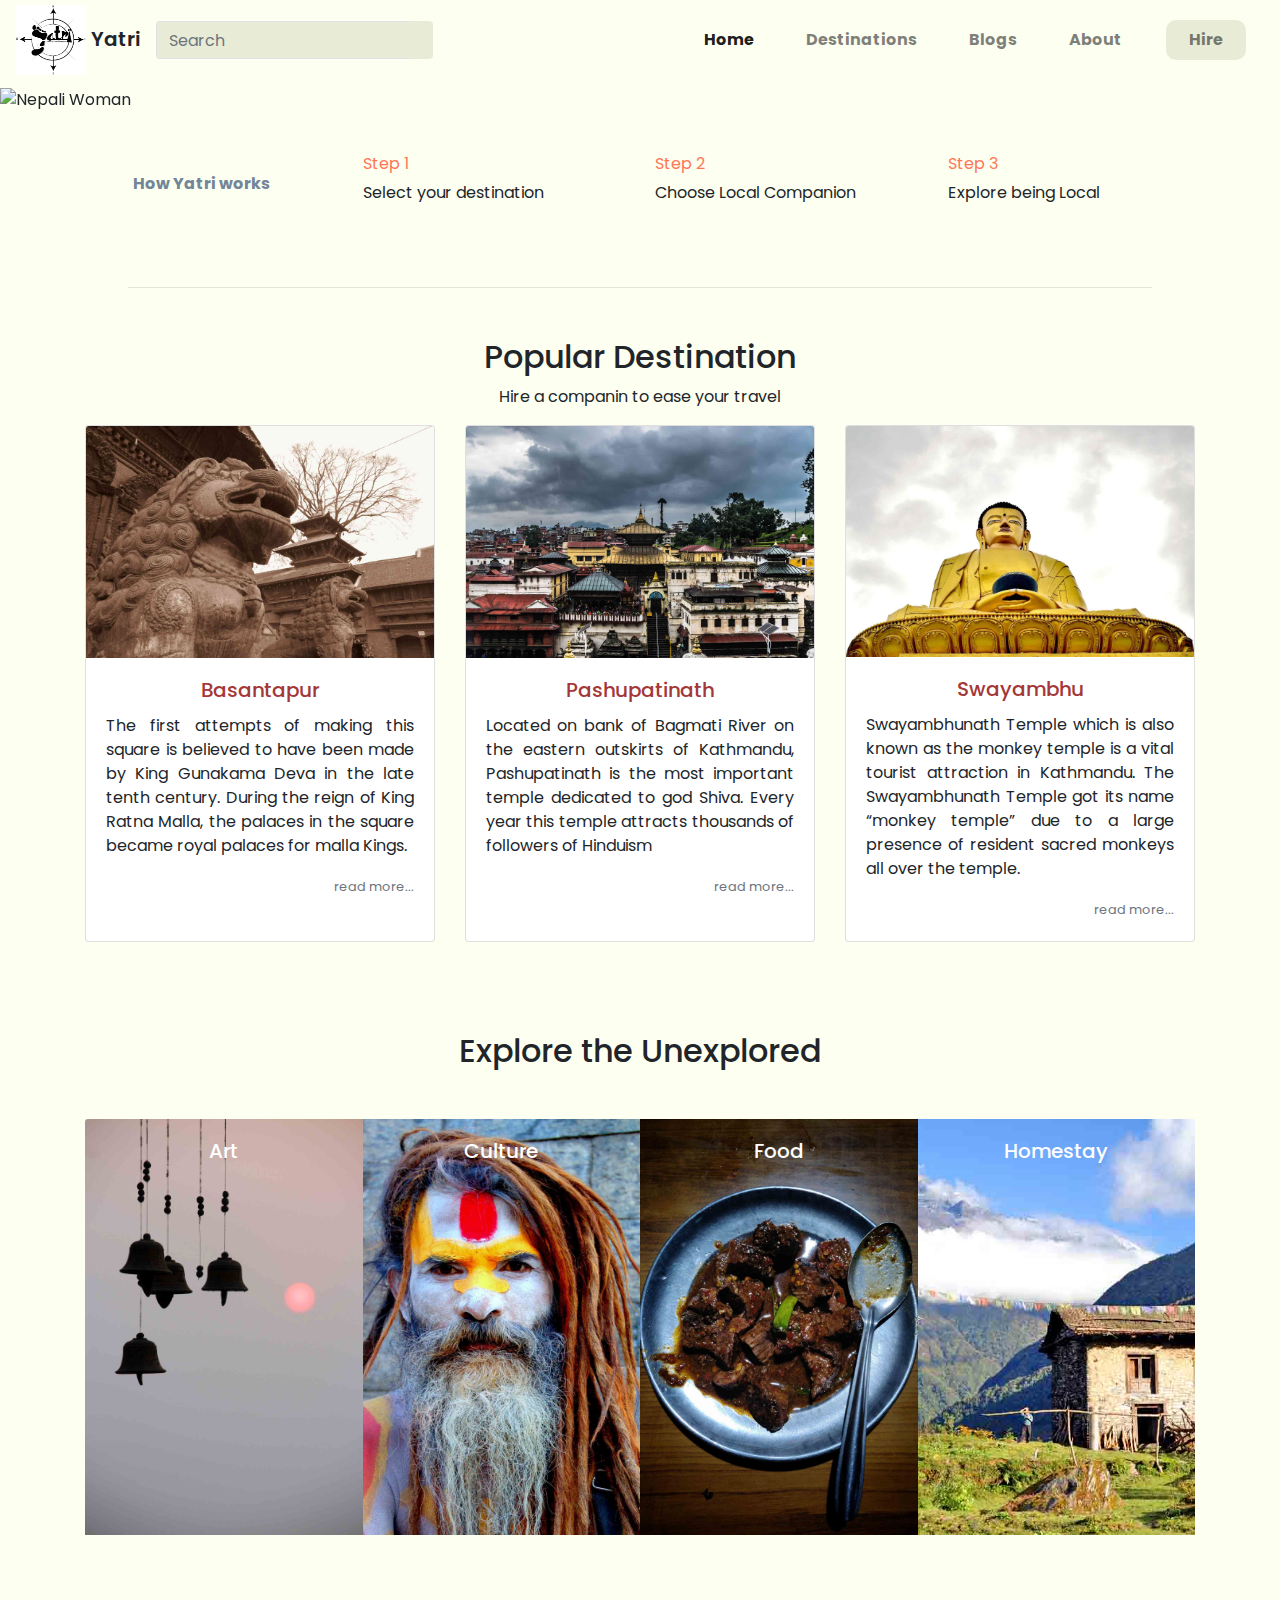
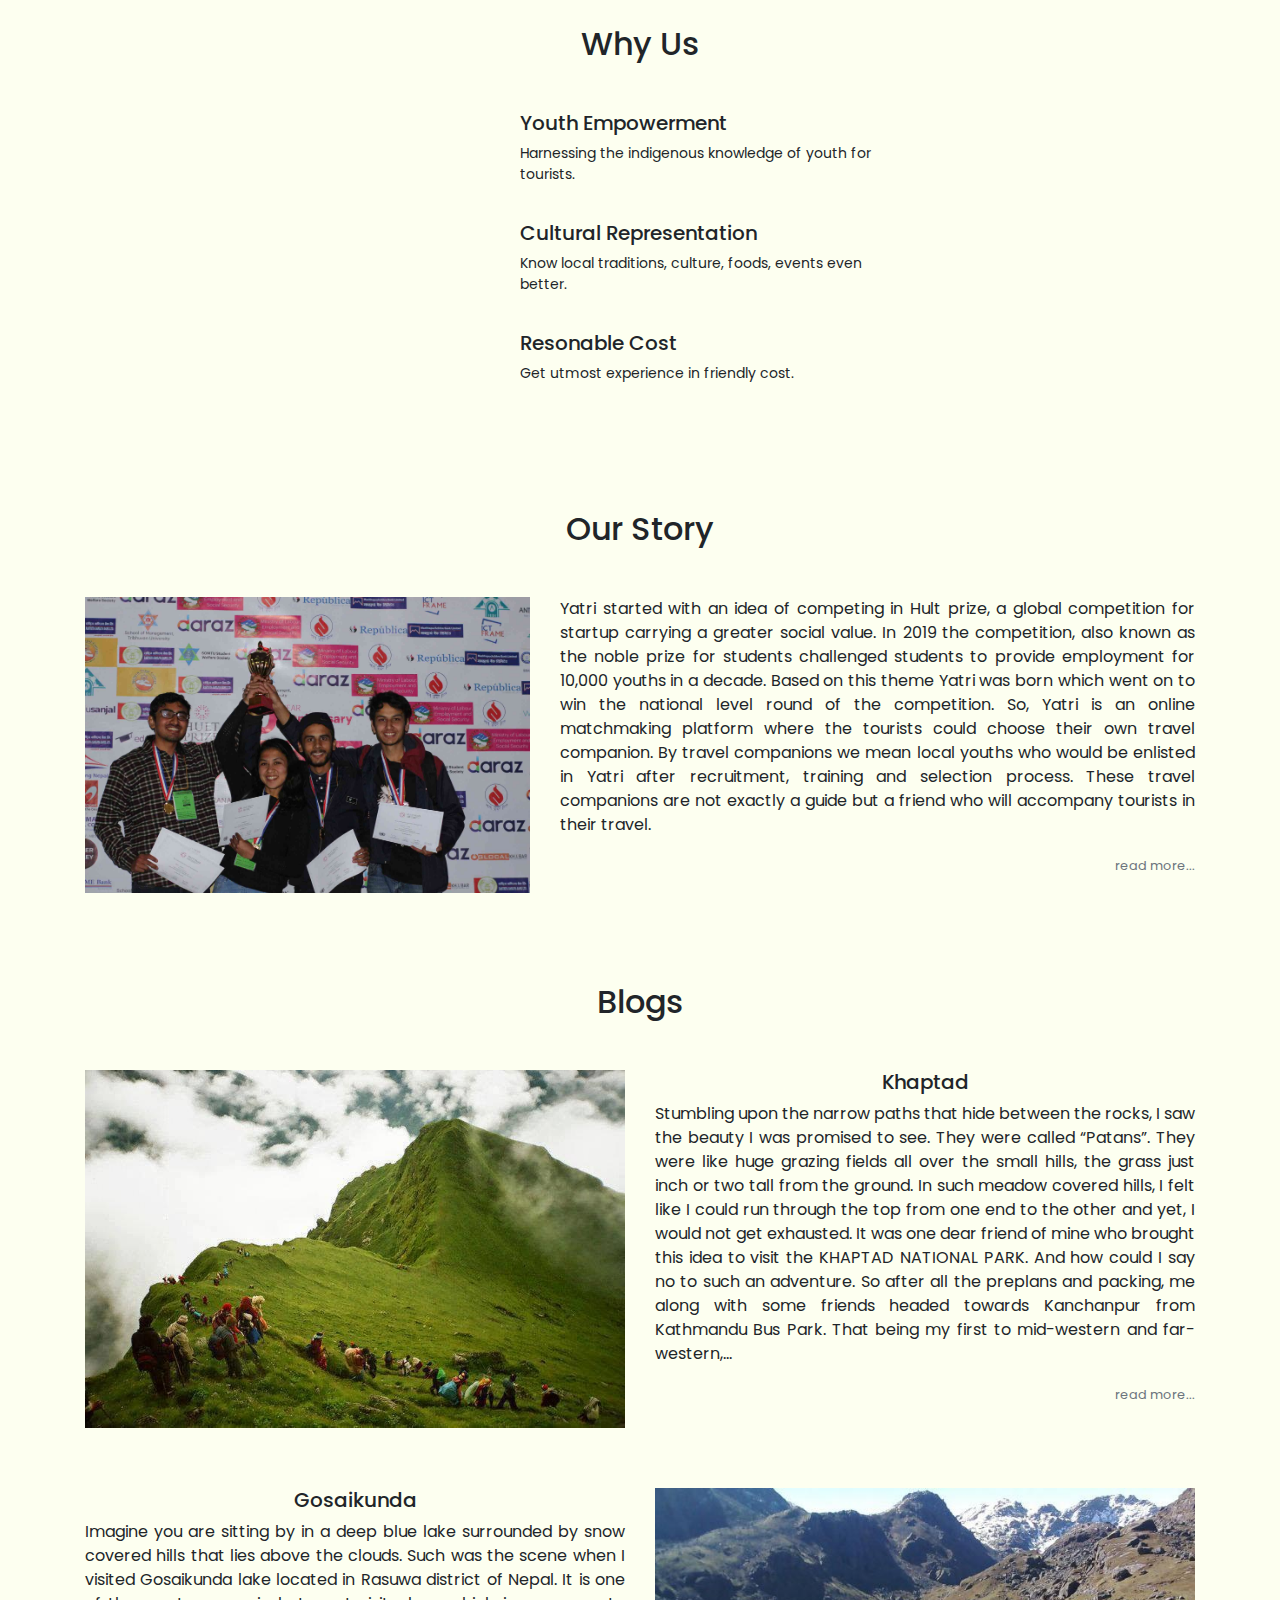
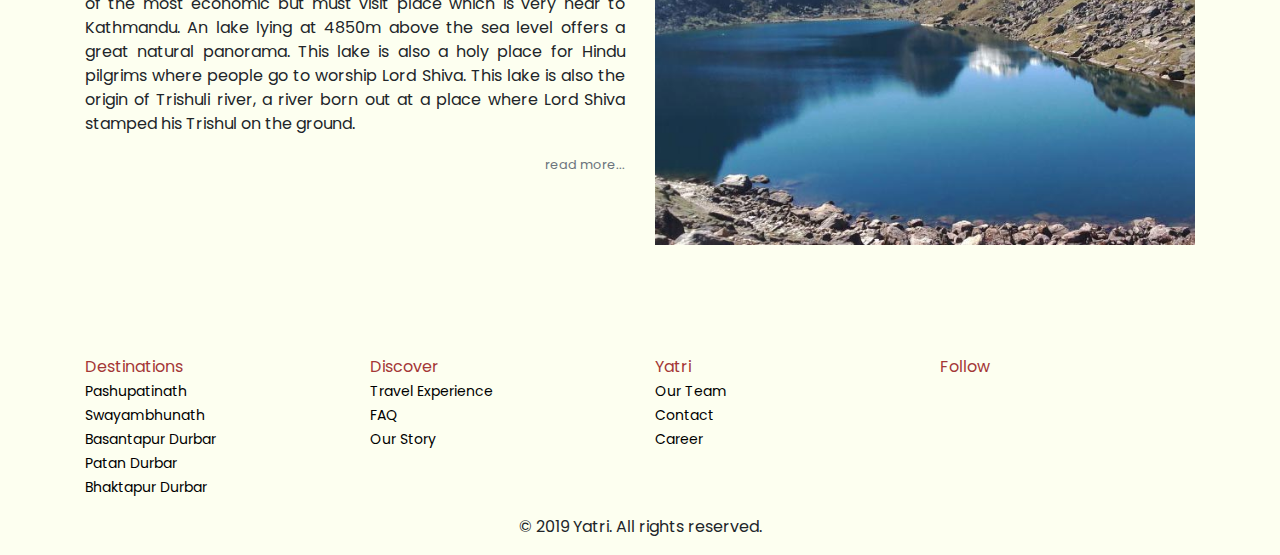
==== index.html @ 9bf92d4f "Added Yatri" ====
<!DOCTYPE html>
<html lang="en" dir="ltr">

<head>
  <meta charset="utf-8">
  <meta name="description" content="Join Yatri, a new platform to find your travel companion to ease your travel experience.">
  <meta name="keywords" content="Travel,Local,Nature,Companion,Beauty">
  <meta name="author" content="Sarad Subedi">
  <meta name="viewport" content="width=device-width, initial-scale=1.0">
  <title>Yatri | Choose your Travel Companion</title>

  <link rel="shortcut icon" type="image/x-icon" href="favicon.ico">
  <link rel="stylesheet" href="https://use.fontawesome.com/releases/v5.7.1/css/all.css" integrity="sha384-fnmOCqbTlWIlj8LyTjo7mOUStjsKC4pOpQbqyi7RrhN7udi9RwhKkMHpvLbHG9Sr" crossorigin="anonymous">
  <link rel="stylesheet" href="https://stackpath.bootstrapcdn.com/bootstrap/4.3.1/css/bootstrap.min.css" integrity="sha384-ggOyR0iXCbMQv3Xipma34MD+dH/1fQ784/j6cY/iJTQUOhcWr7x9JvoRxT2MZw1T" crossorigin="anonymous">
  <script src="https://code.jquery.com/jquery-3.3.1.slim.min.js" integrity="sha384-q8i/X+965DzO0rT7abK41JStQIAqVgRVzpbzo5smXKp4YfRvH+8abtTE1Pi6jizo" crossorigin="anonymous"></script>
  <script src="https://cdnjs.cloudflare.com/ajax/libs/popper.js/1.14.7/umd/popper.min.js" integrity="sha384-UO2eT0CpHqdSJQ6hJty5KVphtPhzWj9WO1clHTMGa3JDZwrnQq4sF86dIHNDz0W1" crossorigin="anonymous"></script>
  <script src="https://stackpath.bootstrapcdn.com/bootstrap/4.3.1/js/bootstrap.min.js" integrity="sha384-JjSmVgyd0p3pXB1rRibZUAYoIIy6OrQ6VrjIEaFf/nJGzIxFDsf4x0xIM+B07jRM" crossorigin="anonymous"></script>
  <link href="https://fonts.googleapis.com/css?family=Alegreya+Sans:900,900i" rel="stylesheet">
  <link href="https://fonts.googleapis.com/css?family=Poppins:400,700" rel="stylesheet">
  <link rel="stylesheet" href="css/style.css">
</head>

<body>


  <!--Navigation Menu-->

  <nav class="navbar navbar-expand-lg navbar-light">
    <a class="navbar-brand">
      <img class="logo" src="images/yatri-logo.jpg" alt="Yatri Logo">
      Yatri
    </a>
    <button class="navbar-toggler" type="button" data-toggle="collapse" data-target="#navbarTogglerDemo01" aria-controls="navbarTogglerDemo01" aria-expanded="false" aria-label="Toggle navigation">
      <span class="navbar-toggler-icon"></span>
    </button>




    <div class="collapse navbar-collapse" id="navbarTogglerDemo01">

      <div class="input-group col-md-3">
        <input class="form-control py-2 border-right-0 border" type="text" placeholder="Search" id="example-search-input">
        <span class="input-group-append">
          <div class="input-group-text"><i class="fa fa-search"></i></div>
        </span>
      </div>

      <ul class="navbar-nav ml-auto">
        <li class="nav-item active">
          <a class="nav-link" href="index.html">Home <span class="sr-only">(current)</span></a>
        </li>
        <li class="nav-item">
          <a class="nav-link" href="destinations.html">Destinations</a>
        </li>
        <li class="nav-item">
          <a class="nav-link" href="#">Blogs</a>
        </li>
        <li class="nav-item">
          <a class="nav-link" href="#">About</a>
        </li>
        <li class="nav-item ">
          <a class="nav-link navbtn" href="#">Hire</a>
        </li>
      </ul>

    </div>
  </nav>

  <!--Carousel with text-->

  <div id="carouselExampleSlidesOnly" class="carousel slide carousel-fade" data-ride="carousel" data-interval="3000">
    <div class="carousel-inner">

      <div class="carousel-item active">
        <img src="images/carousel/wm.jpg" class="d-block w-100" alt="Nepali Woman">
        <div class="carousel-caption d-md-block">
          <h2>Know People</h2>
          <p>Know the realistic life</p>
        </div>
      </div>
      <div class="carousel-item">
        <img src="images/carousel/np1.jpg" class="d-block w-100 " alt="Sherpa child">
        <div class="carousel-caption d-md-block">
          <h2>Know Culture</h2>
          <p>Know the tradition and culture</p>
        </div>
      </div>
      <div class="carousel-item">
        <img src="images/carousel/travel.jpg" class="d-block w-100" alt="Heritage ">
        <div class="carousel-caption d-md-block">
          <h2>Explore</h2>
          <p>Be Local</p>
        </div>
      </div>
    </div>
  </div>

  <!--How we works-->
  <div class="container working">
    <div class="row text-left">
      <div class="col-md-3 my-auto text-center">
        <p class="step2">How Yatri works</p>
      </div>
      <div class="col-md-3">
        <p class="steps">Step 1</p>
        <p>Select your destination</p>
      </div>
      <div class="col-md-3">
        <p class="steps">Step 2</p>
        <p>Choose Local Companion</p>
      </div>
      <div class="col-md-3">
        <p class="steps">Step 3</p>
        <p>Explore being Local</p>
      </div>
    </div>
  </div>

  <hr />

  <!--dESTINATIONS-->

  <div class="container destination  text-center">
    <h2>Popular Destination</h2>
    <p>Hire a companin to ease your travel</p>
    <div class="card-deck">
      <div class="card">
        <img class="card-img-top" src="images/Destinations/basantapur.jpg" alt="Basantapur Nepal">
        <div class="card-body">
          <a href="">
            <h5 class="card-title">Basantapur</h5>
          </a>
          <p class="card-text text-justify">The first attempts of making this square is believed to have been made by King Gunakama Deva in the late tenth century. During the reign of King Ratna Malla, the palaces in the square became royal
            palaces
            for malla Kings.</p>
          <a href="">
            <p class="card-text text-right"><small class="text-muted">read more...</small></p>
          </a>
        </div>
      </div>
      <div class="card">
        <img class="card-img-top" src="images/Destinations/pashupati.jpg" alt="Card image cap">
        <div class="card-body">
          <a href="">
            <h5 class="card-title">Pashupatinath</h5>
          </a>

          <p class="card-text text-justify">Located on bank of Bagmati River on the eastern outskirts of Kathmandu, Pashupatinath is the most important temple dedicated to god Shiva. Every year this temple attracts thousands of followers of
            Hinduism</p>
          <a href="">
            <p class="card-text text-right"><small class="text-muted">read more...</small></p>
          </a>
        </div>
      </div>
      <div class="card">
        <img class="card-img-top" src="images/Destinations/Swayambhu.jpg" alt="Card image cap">
        <div class="card-body">
          <a href="">
            <h5 class="card-title">Swayambhu</h5>
          </a>

          <p class="card-text text-justify">Swayambhunath Temple which is also known as the monkey temple is a vital tourist attraction in Kathmandu. The Swayambhunath Temple got its name “monkey temple” due to a large presence of resident sacred
            monkeys all over the temple. </p>
          <a href="">
            <p class="card-text text-right"><small class="text-muted">read more...</small></p>
          </a>
        </div>
      </div>
    </div>
  </div>

  <!--Experience-->

  <div class="container explore text-center">
    <h2 class="h2-padding">Explore the Unexplored</h2>
    <div class="card-group text-white">
      <div class="card card-no-margin zoom">
        <img src="images/Why/c.jpg" class="card-img-top" alt="ART">
        <div class="card-img-overlay">
          <h5 class="card-title">Art</h5>
        </div>

      </div>
      <div class="card card-no-margin zoom">
        <img src="images/Why/d.jpg" class="card-img-top" alt="Nepali Culture">
        <div class="card-img-overlay">
          <h5 class="card-title">Culture</h5>
        </div>
      </div>
      <div class="card card-no-margin zoom">
        <img src="images/Why/b.jpg" class="card-img-top" alt="Newari food">
        <div class="card-img-overlay">
          <h5 class="card-title">Food</h5>
        </div>
      </div>
      <div class="card card-no-margin zoom">
        <img src="images/Why/x.jpg" class="card-img-top" alt="Homestays">
        <div class="card-img-overlay">
          <h5 class="card-title">Homestay</h5>
        </div>
      </div>
    </div>
  </div>


  <!--WHY -->

  <div class="container-small why-us text-center">

    <h2 class="h2-padding">Why Us</h2>

    <div class="row">
      <div class="col-3"><i class="fas fa-check fa-3x"></i></div>
      <div class="col-9 text-left">
        <h5>Youth Empowerment</h5>
        <p>Harnessing the indigenous knowledge of youth for tourists.</p>
      </div>
      <div class="col-3"><i class="fas fa-check fa-3x"></i></div>
      <div class="col-9 text-left">
        <h5>Cultural Representation</h5>
        <p>Know local traditions, culture, foods, events even better.</p>
      </div>
      <div class="col-3"><i class="fas fa-check fa-3x"></i></div>
      <div class="col-9 text-left">
        <h5>Resonable Cost</h5>
        <p>Get utmost experience in friendly cost.</p>
      </div>


    </div>
  </div>

  <!--Our STory-->
  <div class="container story">
    <h2 class="text-center h2-padding">Our Story</h2>
    <div class="row">
      <div class="col-md-5">
        <img src="images/story/asd.jpg" class="img-fluid" alt="Team Yatri">

      </div>
      <div class="col-md-7">
        <p class="text-justify">Yatri started with an idea of competing in Hult prize, a global competition for startup carrying a greater social value.
          In 2019 the competition, also known as the noble prize for students challenged students to provide employment for 10,000 youths in a decade. Based on this theme Yatri was born which went on to win the national level round of the
          competition.

          So, Yatri is an online matchmaking platform where the tourists could choose their own travel companion. By travel companions we mean local youths who would be enlisted in Yatri after recruitment, training and selection process. These
          travel companions are not exactly a guide but a friend who will accompany tourists in their travel.</p>
        <p class="card-text text-right"><small class="text-muted">read more...</small></p>
      </div>

    </div>
  </div>


  <!--Reviews-->
  <div class="container review text-center">
    <h2 class="h2-padding">Blogs</h2>
    <div class="row">
      <div class="col-md-6">
        <img src="images/blog/as.jpg" class="img-fluid" alt="Yatri Khaptad">
      </div>
      <div class="col-md-6">
        <h5>Khaptad</h5>
        <p class="text-justify">Stumbling upon the narrow paths that hide between the rocks, I saw the beauty I was promised
          to see. They were called “Patans”. They were like huge grazing fields all over the small hills, the
          grass just inch or two tall from the ground. In such meadow covered hills, I felt like I could run
          through the top from one end to the other and yet, I would not get exhausted.
          It was one dear friend of mine who brought this idea to visit the KHAPTAD NATIONAL PARK.
          And how could I say no to such an adventure. So after all the preplans and packing, me along
          with some friends headed towards Kanchanpur from Kathmandu Bus Park. That being my first
          to mid-western and far-western,...</p>
        <a href="">
          <p class="card-text text-right"><small class="text-muted">read more...</small></p>
        </a>
      </div>
    </div>
    <div class="row">
      <div class="col-md-6">
        <h5>Gosaikunda</h5>
        <p class="text-justify">Imagine you are sitting by in a deep blue lake surrounded by snow covered hills that lies above the clouds. Such was the scene when I visited Gosaikunda lake located in Rasuwa district of Nepal. It is one of the most economic but must visit place which is very near to Kathmandu. An lake lying at 4850m above the sea level offers a great natural panorama. This lake is also a holy place for Hindu pilgrims where people go to worship Lord Shiva. This lake is also the origin of Trishuli river, a river born out at a place where Lord Shiva stamped his Trishul on the ground.</p>
        <a href="">
          <p class="card-text text-right"><small class="text-muted">read more...</small></p>
        </a>
      </div>
      <div class="col-md-6">
        <img src="images/blog/sf.jpg" class="img-fluid" alt="Yatri Khaptad">
      </div>

    </div>
  </div>

  <!--Footer-->
  <section id="footer">
    <div class="container">
      <div class="row">
        <div class="col-md-3 text-left">
          <a href="">Destinations</a>

          <ul class="list-unstyled">
            <li><a href="#">Pashupatinath</a></li>
            <li><a href="#">Swayambhunath</a></li>
            <li><a href="#">Basantapur Durbar</a></li>
            <li><a href="#">Patan Durbar</a></li>
            <li><a href="#">Bhaktapur Durbar</a></li>
          </ul>
        </div>

        <div class="col-md-3 text-left">
          <a href="">Discover</a>
          <ul class="list-unstyled">
            <li><a href="#">Travel Experience</a></li>
            <li><a href="#">FAQ</a></li>
            <li><a href="#">Our Story</a></li>
          </ul>
        </div>


        <div class="col-md-3 text-left">
          <a href="">Yatri</a>
          <ul class="list-unstyled">
            <li><a href="#">Our Team</a></li>
            <li><a href="#">Contact</a></li>
            <li><a href="#">Career</a></li>
          </ul>
        </div>


        <div class="col-md-3 text-left">
          <a href="">Follow</a>
          <ul class="list-unstyled list-inline">
            <li class="list-inline-item"><a href="#"><i class="fab fa-facebook-f fa-2x"></i></a></li>
            <li class="list-inline-item"><a href="#"><i class="fab fa-twitter fa-2x"></i></a></li>
            <li class="list-inline-item"><a href="#"><i class="fab fa-instagram fa-2x"></i></a></li>
          </ul>
        </div>
      </div>

      <div class="text-center">
        <p>© 2019 Yatri. All rights reserved.</p>

      </div>
    </div>

  </section>

  <script src="https://ajax.googleapis.com/ajax/libs/jquery/3.3.1/jquery.min.js"></script>
  <script src="index.js" charset="utf-8"></script>
</body>

</html>
---- css/style.css ----
body {
  font-family: 'Poppins', sans-serif;
  background-color: #fdfff0;
}


a {
    text-decoration: none !important;
    color: #a43737;
}

a:hover{
  color: black;
}



.logo {
  height: 70px;
  width: 70px;
}

.navbar-brand {
  font-weight: 600;
}

.navbar {
  padding-top: 0;
  padding-bottom: 8px;
}

.nav-item {
  padding: 0 18px;
  font-weight: bold;
}

.form-control {
  box-shadow: none !important;
  background-color: #e8ecd6;
}

.input-group {
  padding: 0;
}

.navbtn {
  background-color: #e8ecd6;
  border-radius: 10px;
  width: 80px;
  text-align: center;
}

.navbtn:hover {
  background-color: #7d7d7d;
}

.input-group-text {
  border-style: none;
  background-color: #e8ecd6;
}

.carousel-caption {
  position: absolute;
  font-family: 'Alegreya Sans', sans-serif;
  color: white;
  left: 50px;
  bottom: 50px;
  text-align: left;
}

.carousel-caption p {
  font-weight: 100;
}

.working {
  padding: 50px 0;
}

.step2 {
  color: #738598;
  font-weight: bold;
}

.steps {
  color: #ff7657;
  line-height: 0.2rem;
}

hr {
  border-top: 1.5px solid rgba(0, 0, 0, 0.1);
  width: 80%;
}

.destination{
  margin-top: 50px;
  margin-bottom: 50px;
}

.explore{
  margin-top: 50px;
  margin-bottom:50px;
}

.h2-padding{
  padding: 40px 0;
}

.story{
  margin-top: 50px;
  margin-bottom: 50px;
}

.review{
  margin-top: 50px;
  margin-bottom: 50px;
}

.review .col-md-6{
  padding-bottom: 60px;
}

.container-small {
  width: 40%;
  align-items: center;
  margin: 0 auto;
}

.why-us p{
  font-size: 14px;
  padding-bottom: 20px;
}

.fa-check{
  color: #a1dd70;
}

.guides{
  padding-top: 100px;
  margin-bottom: 50px;
}

.guides .row{
  padding-top: 50px;
}

.info-guide{
  display: none;
}

.card-no-margin{
  border: none;
}

.zoom, .center-events .card{
  -webkit-transition: 0.4s ease;
  transition: 0.4s ease;

}


.zoom:hover, .center-events .card:hover{
  transform: scale(1.1);
   box-shadow: 0 20px 80px 0 rgba(0, 0, 0, 0.6);
   z-index: 1;

}

.list-unstyled li a{
  text-decoration: none;
  color: black;
  font-size: 14px;
}

.list-unstyled li a:hover{
  color:  #7d7d7d;
}

.fab{
  -webkit-transition: 0.4s ease;
  transition: 0.4s ease;
  padding-right: 10px;

}

.fab:hover{
  transform: scale(1.4);
}



.center-events{
  margin: 0 auto;
}


@media (max-width: 500px) {
  .carousel-item {
    width: 600px;
  }

  .carousel-item img {
    height: 301.25px;
    margin-left: -150px;
  }

  .carousel-caption {
    right: 250px;
    bottom: -15px;
    text-align: right;
  }
}

@media (max-width: 772px) {
  .col-md-3 {
    text-align: center;
  }
}

@media(max-width: 1000px){
  .container-small {
    width: 60%;
  }
}
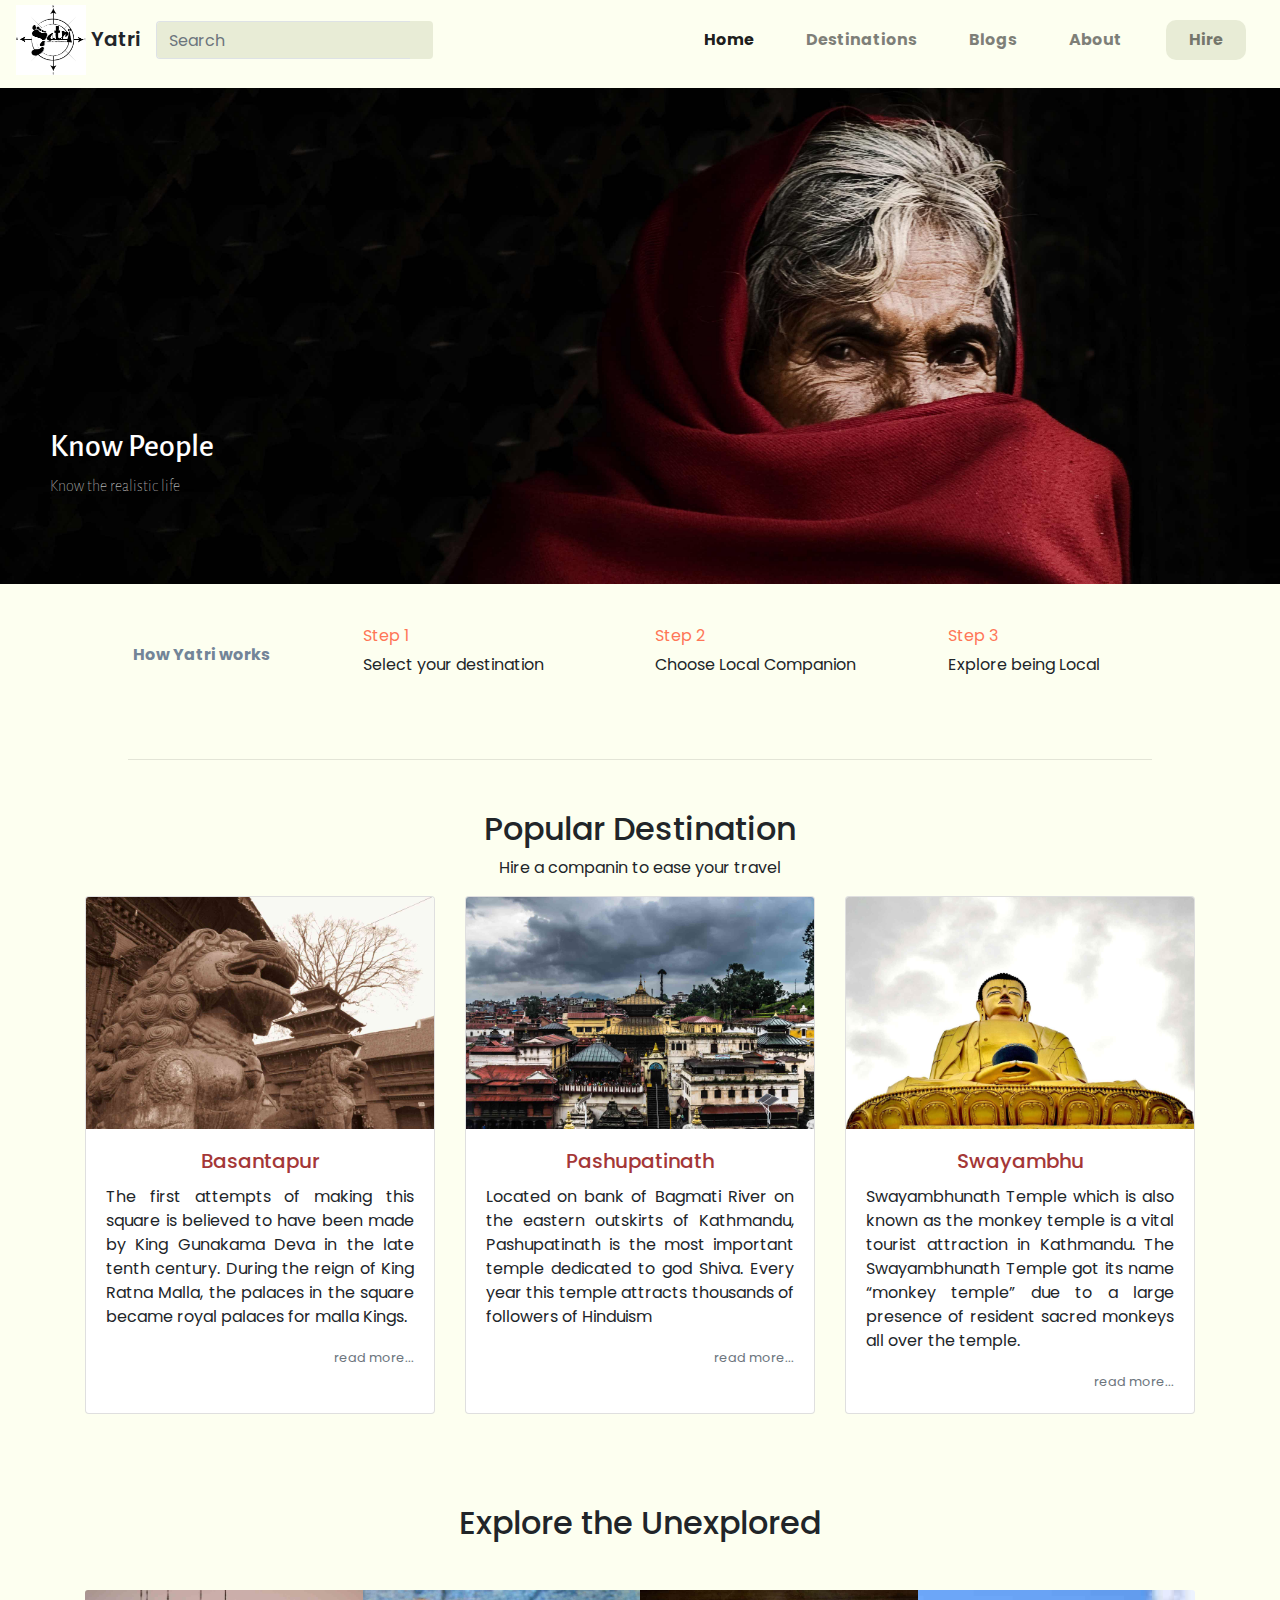
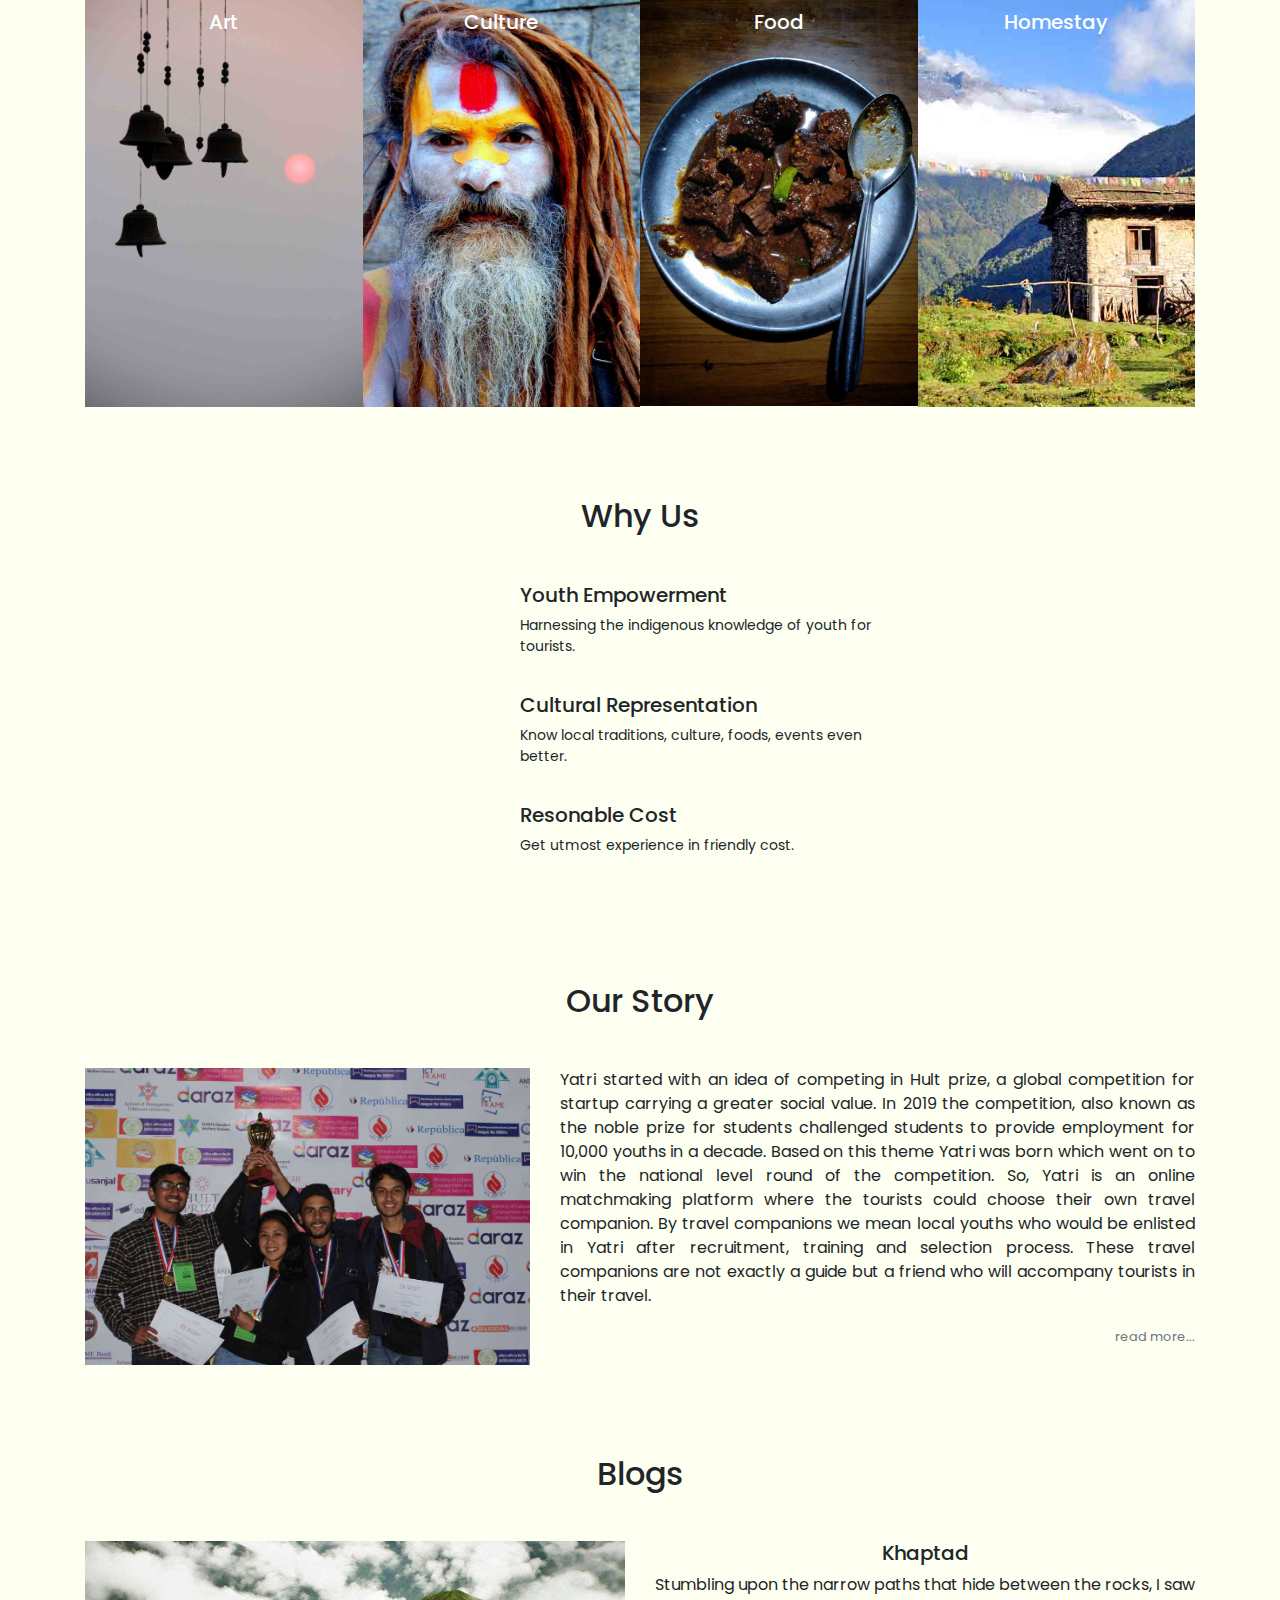
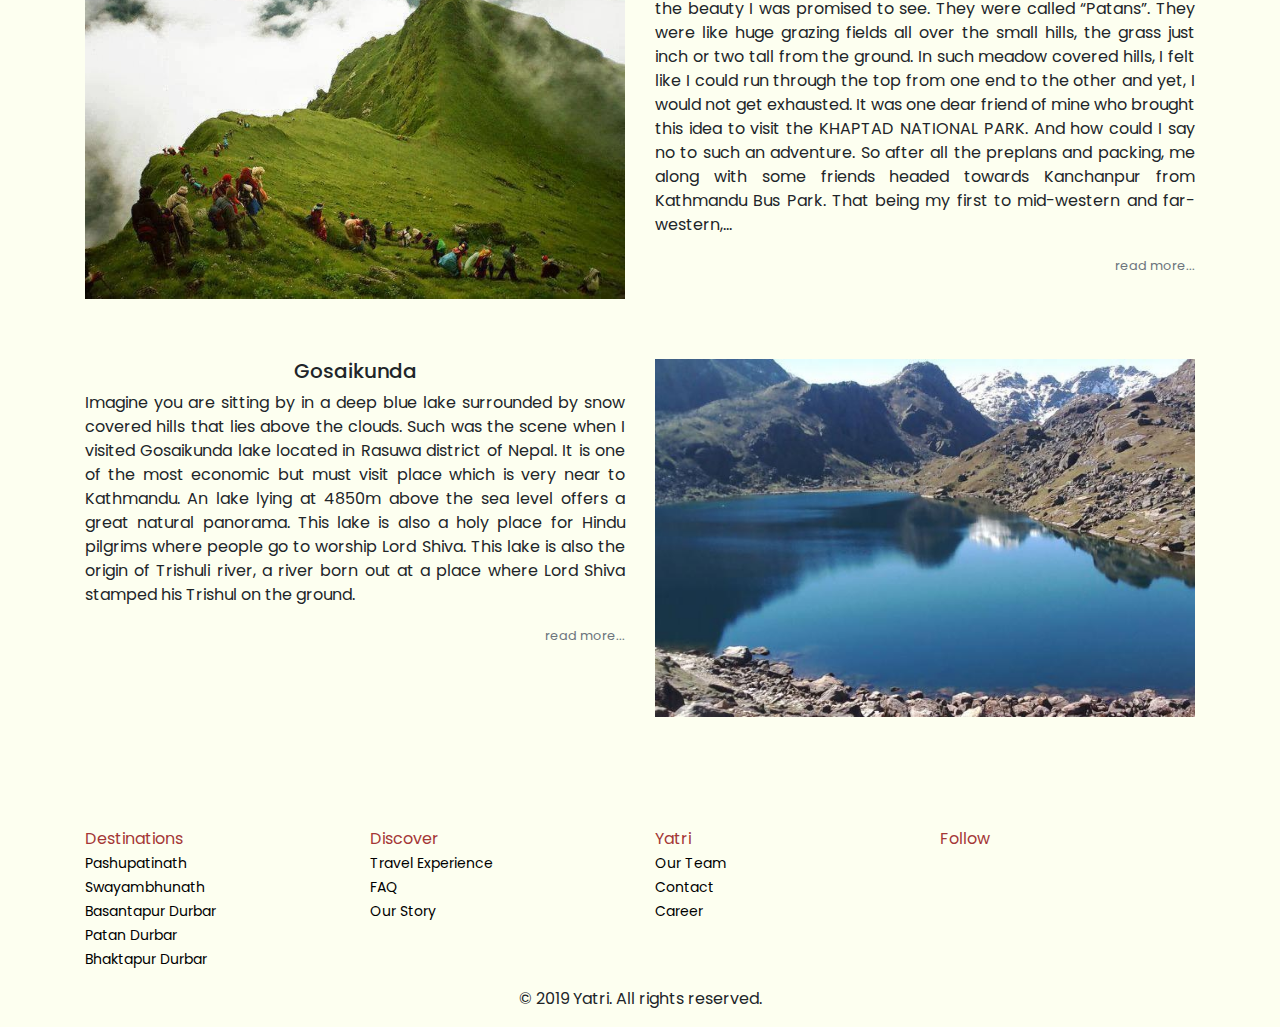
==== commit f4443ea0: "Update index.html" ====
--- a/index.html
+++ b/index.html
@@ -12,9 +12,10 @@
   <link rel="shortcut icon" type="image/x-icon" href="favicon.ico">
   <link rel="stylesheet" href="https://use.fontawesome.com/releases/v5.7.1/css/all.css" integrity="sha384-fnmOCqbTlWIlj8LyTjo7mOUStjsKC4pOpQbqyi7RrhN7udi9RwhKkMHpvLbHG9Sr" crossorigin="anonymous">
   <link rel="stylesheet" href="https://stackpath.bootstrapcdn.com/bootstrap/4.3.1/css/bootstrap.min.css" integrity="sha384-ggOyR0iXCbMQv3Xipma34MD+dH/1fQ784/j6cY/iJTQUOhcWr7x9JvoRxT2MZw1T" crossorigin="anonymous">
+  <script src="https://stackpath.bootstrapcdn.com/bootstrap/4.3.1/js/bootstrap.min.js" integrity="sha384-JjSmVgyd0p3pXB1rRibZUAYoIIy6OrQ6VrjIEaFf/nJGzIxFDsf4x0xIM+B07jRM" crossorigin="anonymous"></script>
   <script src="https://code.jquery.com/jquery-3.3.1.slim.min.js" integrity="sha384-q8i/X+965DzO0rT7abK41JStQIAqVgRVzpbzo5smXKp4YfRvH+8abtTE1Pi6jizo" crossorigin="anonymous"></script>
   <script src="https://cdnjs.cloudflare.com/ajax/libs/popper.js/1.14.7/umd/popper.min.js" integrity="sha384-UO2eT0CpHqdSJQ6hJty5KVphtPhzWj9WO1clHTMGa3JDZwrnQq4sF86dIHNDz0W1" crossorigin="anonymous"></script>
-  <script src="https://stackpath.bootstrapcdn.com/bootstrap/4.3.1/js/bootstrap.min.js" integrity="sha384-JjSmVgyd0p3pXB1rRibZUAYoIIy6OrQ6VrjIEaFf/nJGzIxFDsf4x0xIM+B07jRM" crossorigin="anonymous"></script>
+
   <link href="https://fonts.googleapis.com/css?family=Alegreya+Sans:900,900i" rel="stylesheet">
   <link href="https://fonts.googleapis.com/css?family=Poppins:400,700" rel="stylesheet">
   <link rel="stylesheet" href="css/style.css">
@@ -36,7 +37,6 @@
 
 
 
-
     <div class="collapse navbar-collapse" id="navbarTogglerDemo01">
 
       <div class="input-group col-md-3">
@@ -73,21 +73,21 @@
     <div class="carousel-inner">
 
       <div class="carousel-item active">
-        <img src="images/carousel/wm.jpg" class="d-block w-100" alt="Nepali Woman">
+        <img src="images/Carousel/wm.jpg" class="d-block w-100" alt="Nepali Woman">
         <div class="carousel-caption d-md-block">
           <h2>Know People</h2>
           <p>Know the realistic life</p>
         </div>
       </div>
       <div class="carousel-item">
-        <img src="images/carousel/np1.jpg" class="d-block w-100 " alt="Sherpa child">
+        <img src="images/Carousel/np1.jpg" class="d-block w-100 " alt="Sherpa child">
         <div class="carousel-caption d-md-block">
           <h2>Know Culture</h2>
           <p>Know the tradition and culture</p>
         </div>
       </div>
       <div class="carousel-item">
-        <img src="images/carousel/travel.jpg" class="d-block w-100" alt="Heritage ">
+        <img src="images/Carousel/travel.jpg" class="d-block w-100" alt="Heritage ">
         <div class="carousel-caption d-md-block">
           <h2>Explore</h2>
           <p>Be Local</p>
@@ -278,7 +278,9 @@
     <div class="row">
       <div class="col-md-6">
         <h5>Gosaikunda</h5>
-        <p class="text-justify">Imagine you are sitting by in a deep blue lake surrounded by snow covered hills that lies above the clouds. Such was the scene when I visited Gosaikunda lake located in Rasuwa district of Nepal. It is one of the most economic but must visit place which is very near to Kathmandu. An lake lying at 4850m above the sea level offers a great natural panorama. This lake is also a holy place for Hindu pilgrims where people go to worship Lord Shiva. This lake is also the origin of Trishuli river, a river born out at a place where Lord Shiva stamped his Trishul on the ground.</p>
+        <p class="text-justify">Imagine you are sitting by in a deep blue lake surrounded by snow covered hills that lies above the clouds. Such was the scene when I visited Gosaikunda lake located in Rasuwa district of Nepal. It is one of the most
+          economic but must visit place which is very near to Kathmandu. An lake lying at 4850m above the sea level offers a great natural panorama. This lake is also a holy place for Hindu pilgrims where people go to worship Lord Shiva. This lake
+          is also the origin of Trishuli river, a river born out at a place where Lord Shiva stamped his Trishul on the ground.</p>
         <a href="">
           <p class="card-text text-right"><small class="text-muted">read more...</small></p>
         </a>
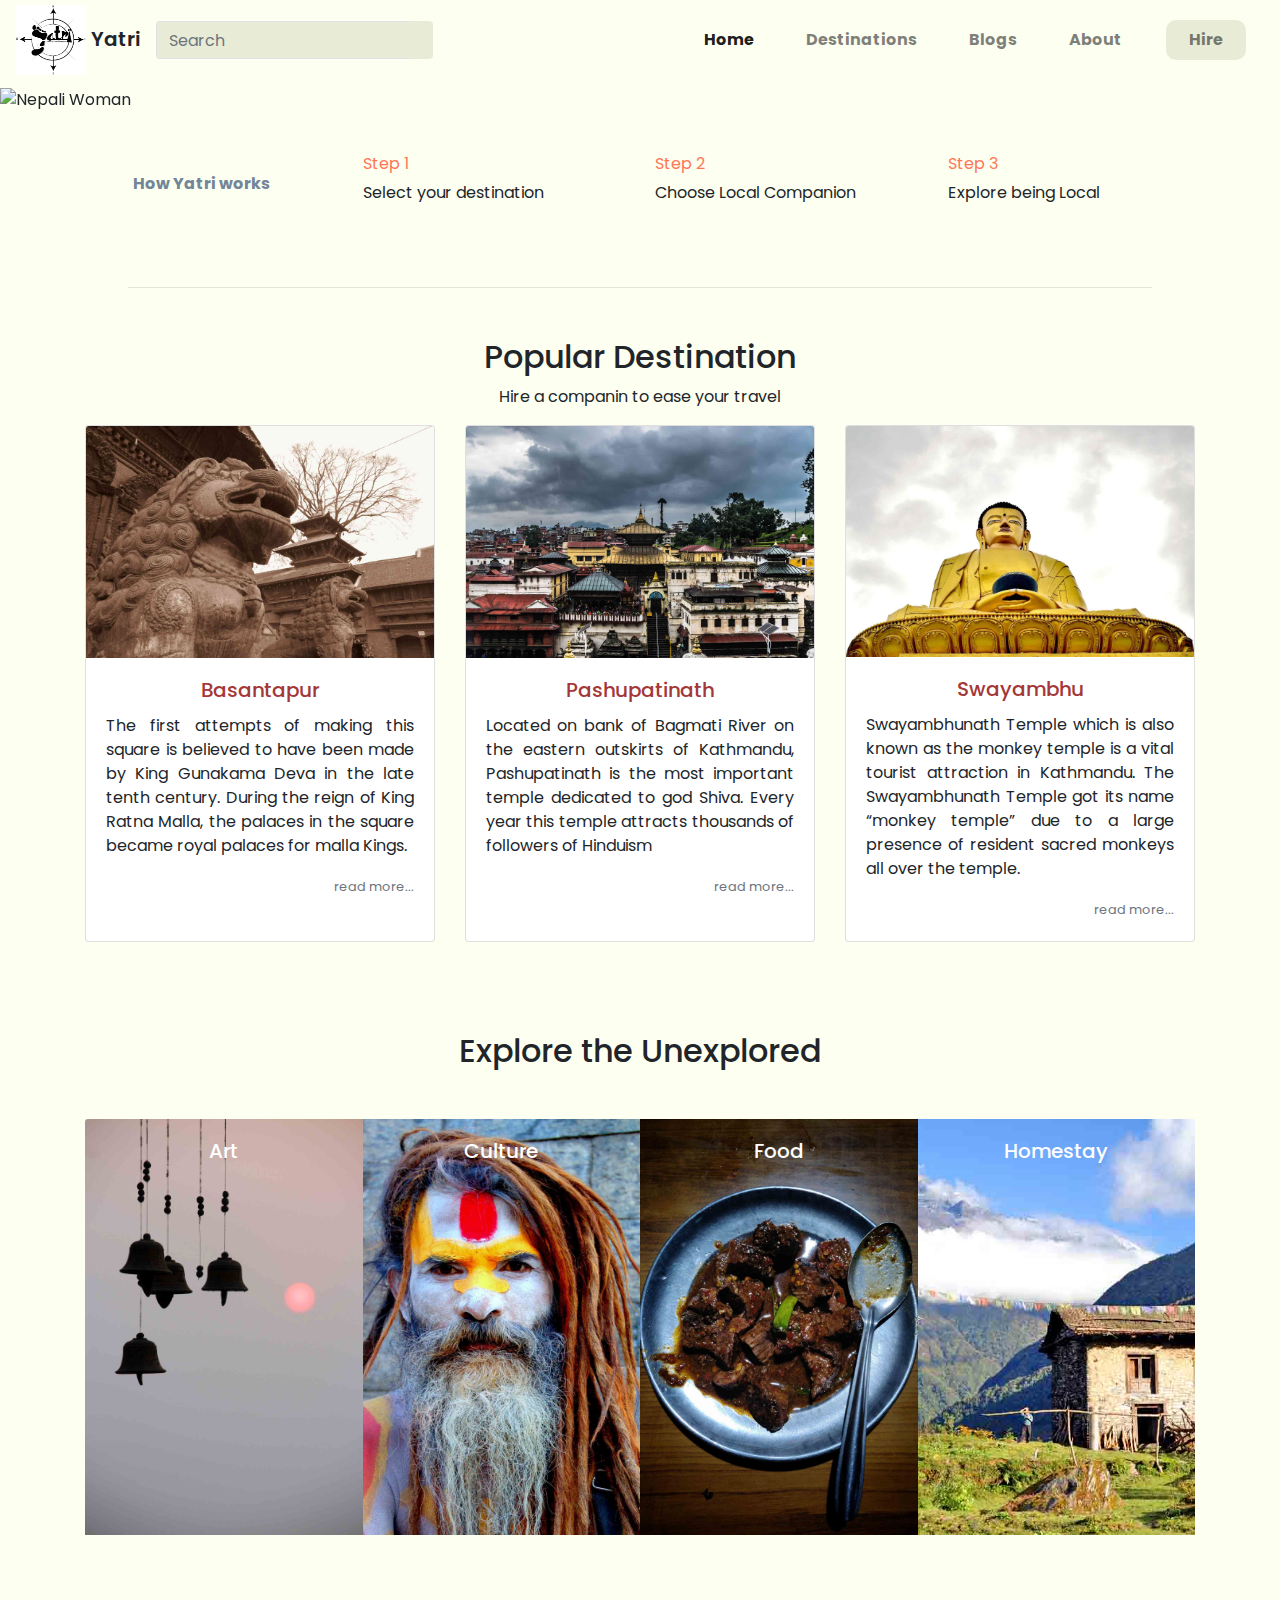
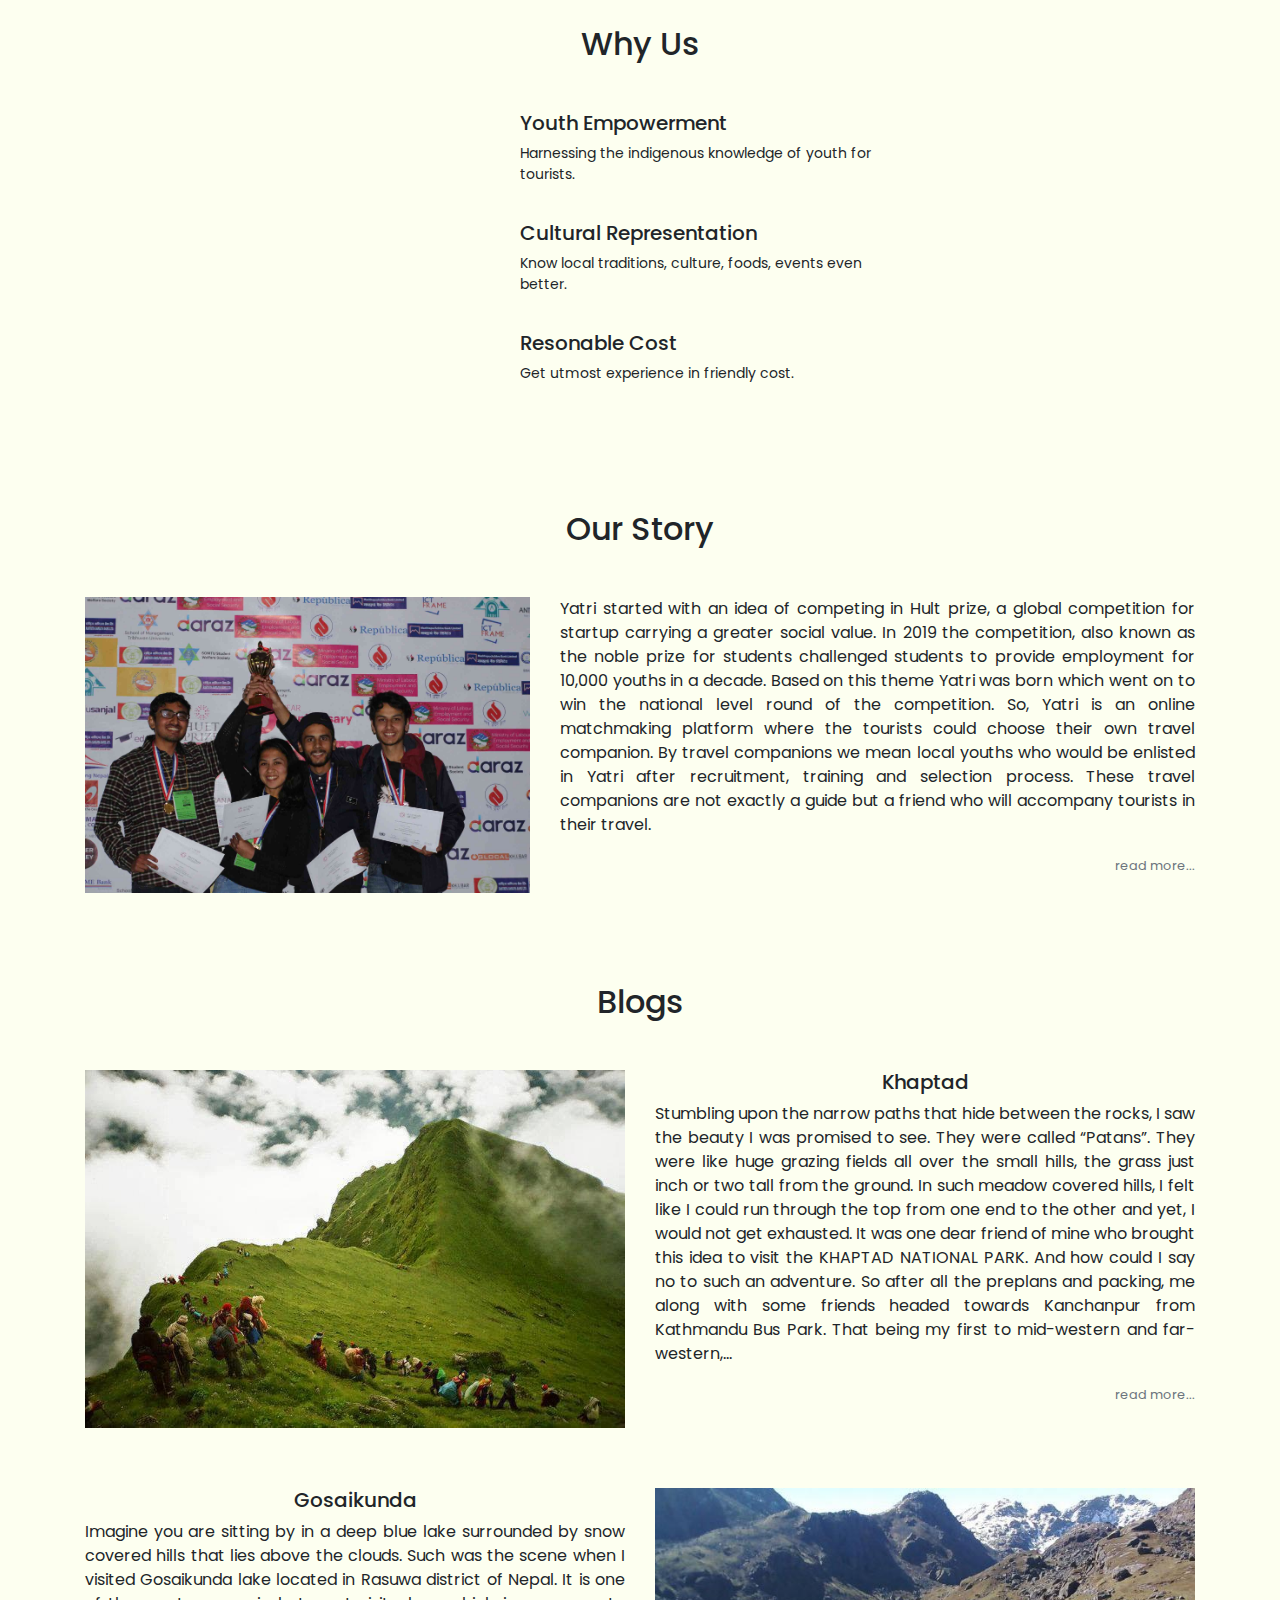
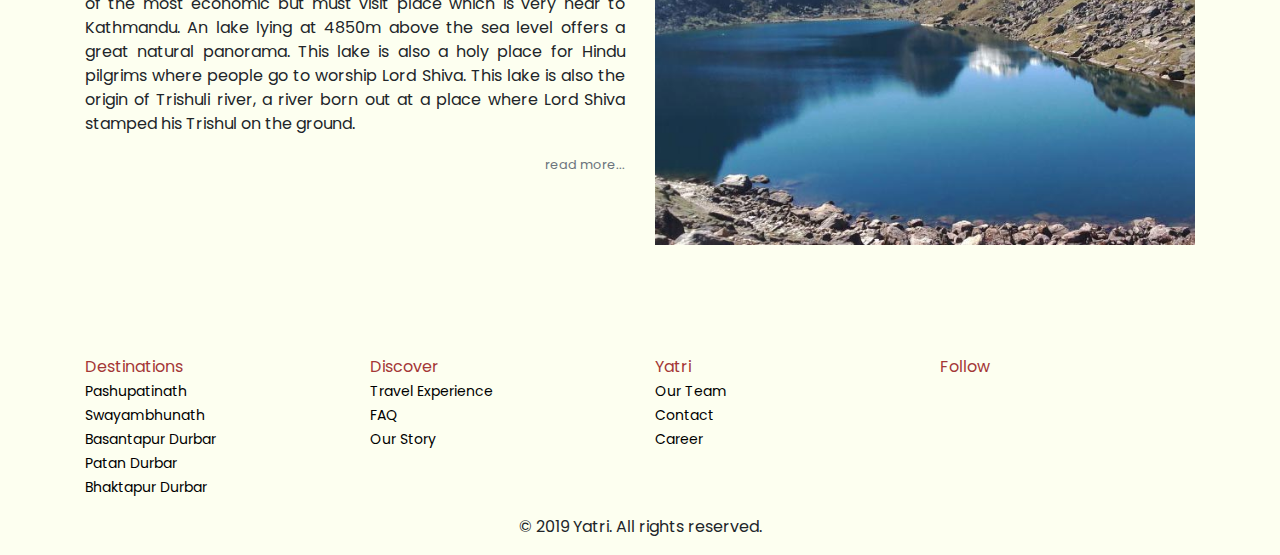
==== commit 2e2adba5: "added" ====
--- a/index.html
+++ b/index.html
@@ -12,10 +12,9 @@
   <link rel="shortcut icon" type="image/x-icon" href="favicon.ico">
   <link rel="stylesheet" href="https://use.fontawesome.com/releases/v5.7.1/css/all.css" integrity="sha384-fnmOCqbTlWIlj8LyTjo7mOUStjsKC4pOpQbqyi7RrhN7udi9RwhKkMHpvLbHG9Sr" crossorigin="anonymous">
   <link rel="stylesheet" href="https://stackpath.bootstrapcdn.com/bootstrap/4.3.1/css/bootstrap.min.css" integrity="sha384-ggOyR0iXCbMQv3Xipma34MD+dH/1fQ784/j6cY/iJTQUOhcWr7x9JvoRxT2MZw1T" crossorigin="anonymous">
-  <script src="https://stackpath.bootstrapcdn.com/bootstrap/4.3.1/js/bootstrap.min.js" integrity="sha384-JjSmVgyd0p3pXB1rRibZUAYoIIy6OrQ6VrjIEaFf/nJGzIxFDsf4x0xIM+B07jRM" crossorigin="anonymous"></script>
   <script src="https://code.jquery.com/jquery-3.3.1.slim.min.js" integrity="sha384-q8i/X+965DzO0rT7abK41JStQIAqVgRVzpbzo5smXKp4YfRvH+8abtTE1Pi6jizo" crossorigin="anonymous"></script>
   <script src="https://cdnjs.cloudflare.com/ajax/libs/popper.js/1.14.7/umd/popper.min.js" integrity="sha384-UO2eT0CpHqdSJQ6hJty5KVphtPhzWj9WO1clHTMGa3JDZwrnQq4sF86dIHNDz0W1" crossorigin="anonymous"></script>
-
+  <script src="https://stackpath.bootstrapcdn.com/bootstrap/4.3.1/js/bootstrap.min.js" integrity="sha384-JjSmVgyd0p3pXB1rRibZUAYoIIy6OrQ6VrjIEaFf/nJGzIxFDsf4x0xIM+B07jRM" crossorigin="anonymous"></script>
   <link href="https://fonts.googleapis.com/css?family=Alegreya+Sans:900,900i" rel="stylesheet">
   <link href="https://fonts.googleapis.com/css?family=Poppins:400,700" rel="stylesheet">
   <link rel="stylesheet" href="css/style.css">
@@ -37,6 +36,7 @@
 
 
 
+
     <div class="collapse navbar-collapse" id="navbarTogglerDemo01">
 
       <div class="input-group col-md-3">
@@ -73,21 +73,21 @@
     <div class="carousel-inner">
 
       <div class="carousel-item active">
-        <img src="images/Carousel/wm.jpg" class="d-block w-100" alt="Nepali Woman">
+        <img src="images/carousel/wm.jpg" class="d-block w-100" alt="Nepali Woman">
         <div class="carousel-caption d-md-block">
           <h2>Know People</h2>
           <p>Know the realistic life</p>
         </div>
       </div>
       <div class="carousel-item">
-        <img src="images/Carousel/np1.jpg" class="d-block w-100 " alt="Sherpa child">
+        <img src="images/carousel/np1.jpg" class="d-block w-100 " alt="Sherpa child">
         <div class="carousel-caption d-md-block">
           <h2>Know Culture</h2>
           <p>Know the tradition and culture</p>
         </div>
       </div>
       <div class="carousel-item">
-        <img src="images/Carousel/travel.jpg" class="d-block w-100" alt="Heritage ">
+        <img src="images/carousel/travel.jpg" class="d-block w-100" alt="Heritage ">
         <div class="carousel-caption d-md-block">
           <h2>Explore</h2>
           <p>Be Local</p>
@@ -278,9 +278,7 @@
     <div class="row">
       <div class="col-md-6">
         <h5>Gosaikunda</h5>
-        <p class="text-justify">Imagine you are sitting by in a deep blue lake surrounded by snow covered hills that lies above the clouds. Such was the scene when I visited Gosaikunda lake located in Rasuwa district of Nepal. It is one of the most
-          economic but must visit place which is very near to Kathmandu. An lake lying at 4850m above the sea level offers a great natural panorama. This lake is also a holy place for Hindu pilgrims where people go to worship Lord Shiva. This lake
-          is also the origin of Trishuli river, a river born out at a place where Lord Shiva stamped his Trishul on the ground.</p>
+        <p class="text-justify">Imagine you are sitting by in a deep blue lake surrounded by snow covered hills that lies above the clouds. Such was the scene when I visited Gosaikunda lake located in Rasuwa district of Nepal. It is one of the most economic but must visit place which is very near to Kathmandu. An lake lying at 4850m above the sea level offers a great natural panorama. This lake is also a holy place for Hindu pilgrims where people go to worship Lord Shiva. This lake is also the origin of Trishuli river, a river born out at a place where Lord Shiva stamped his Trishul on the ground.</p>
         <a href="">
           <p class="card-text text-right"><small class="text-muted">read more...</small></p>
         </a>
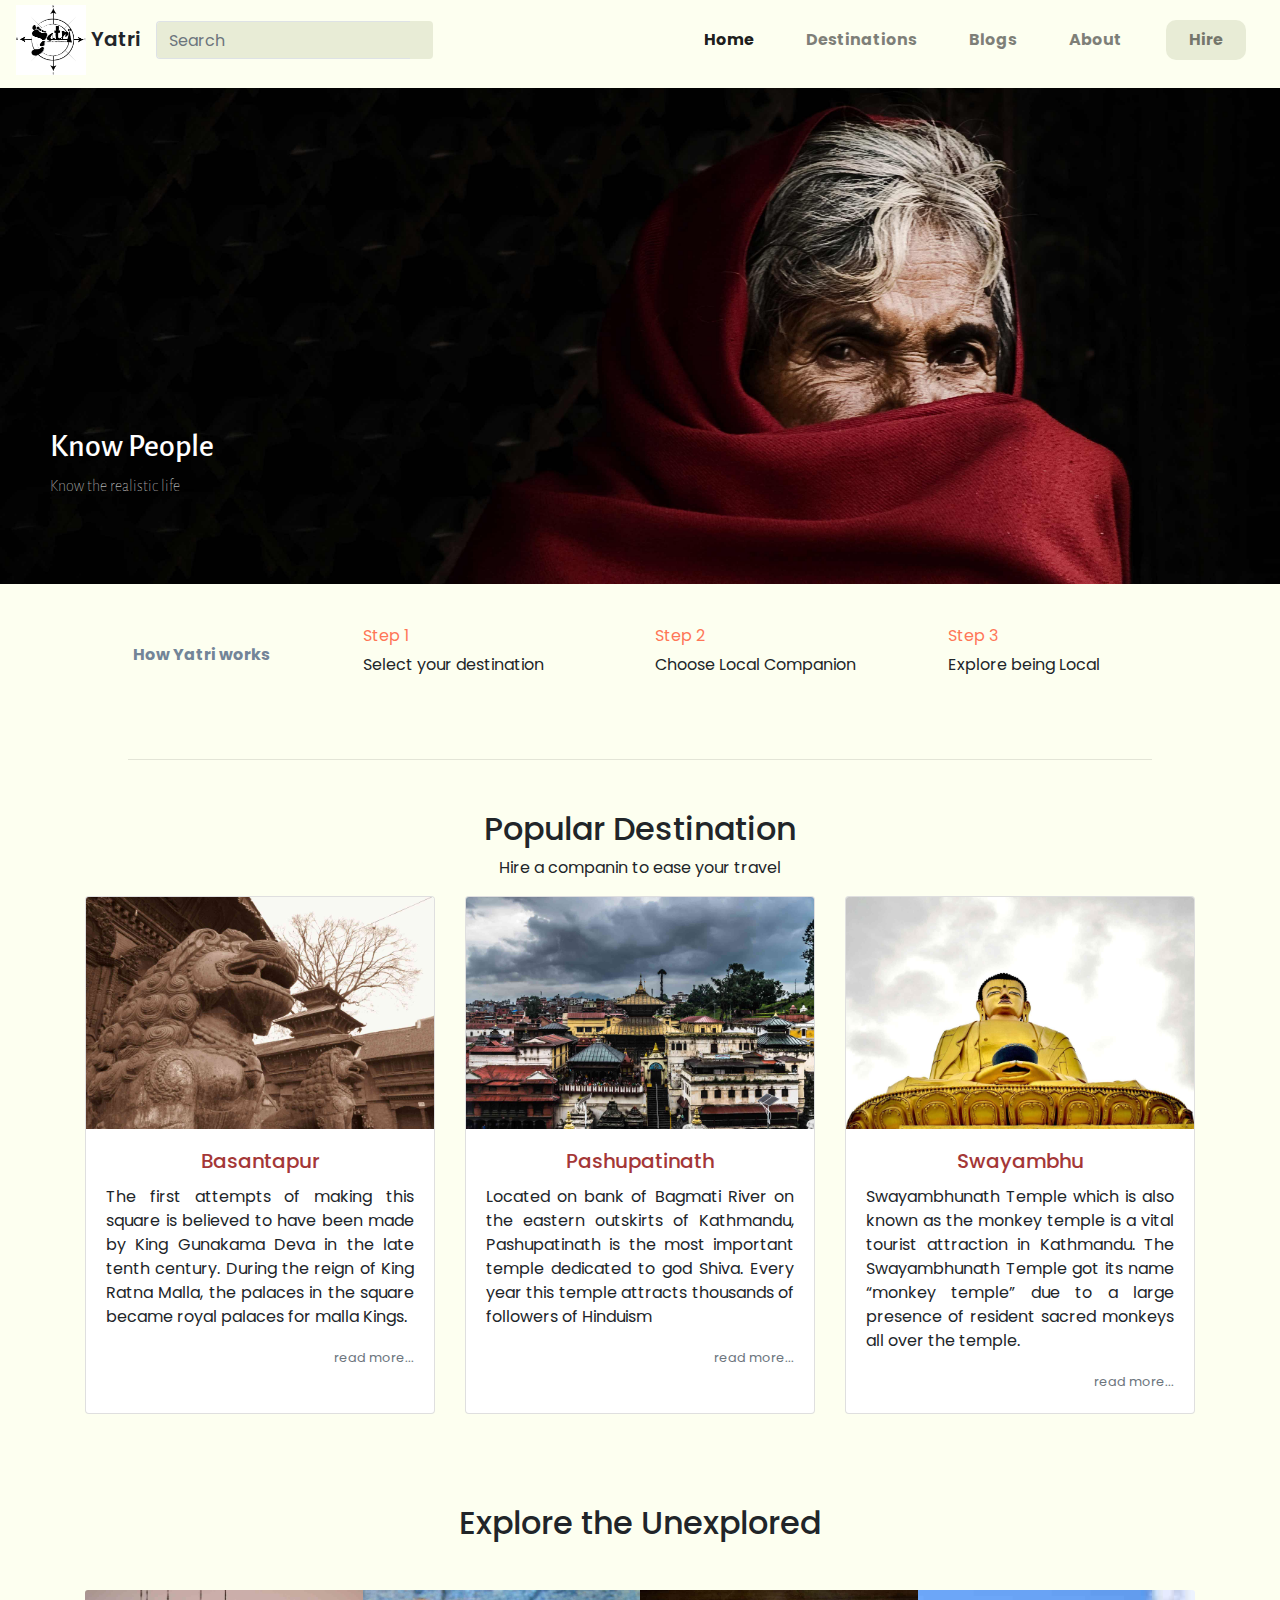
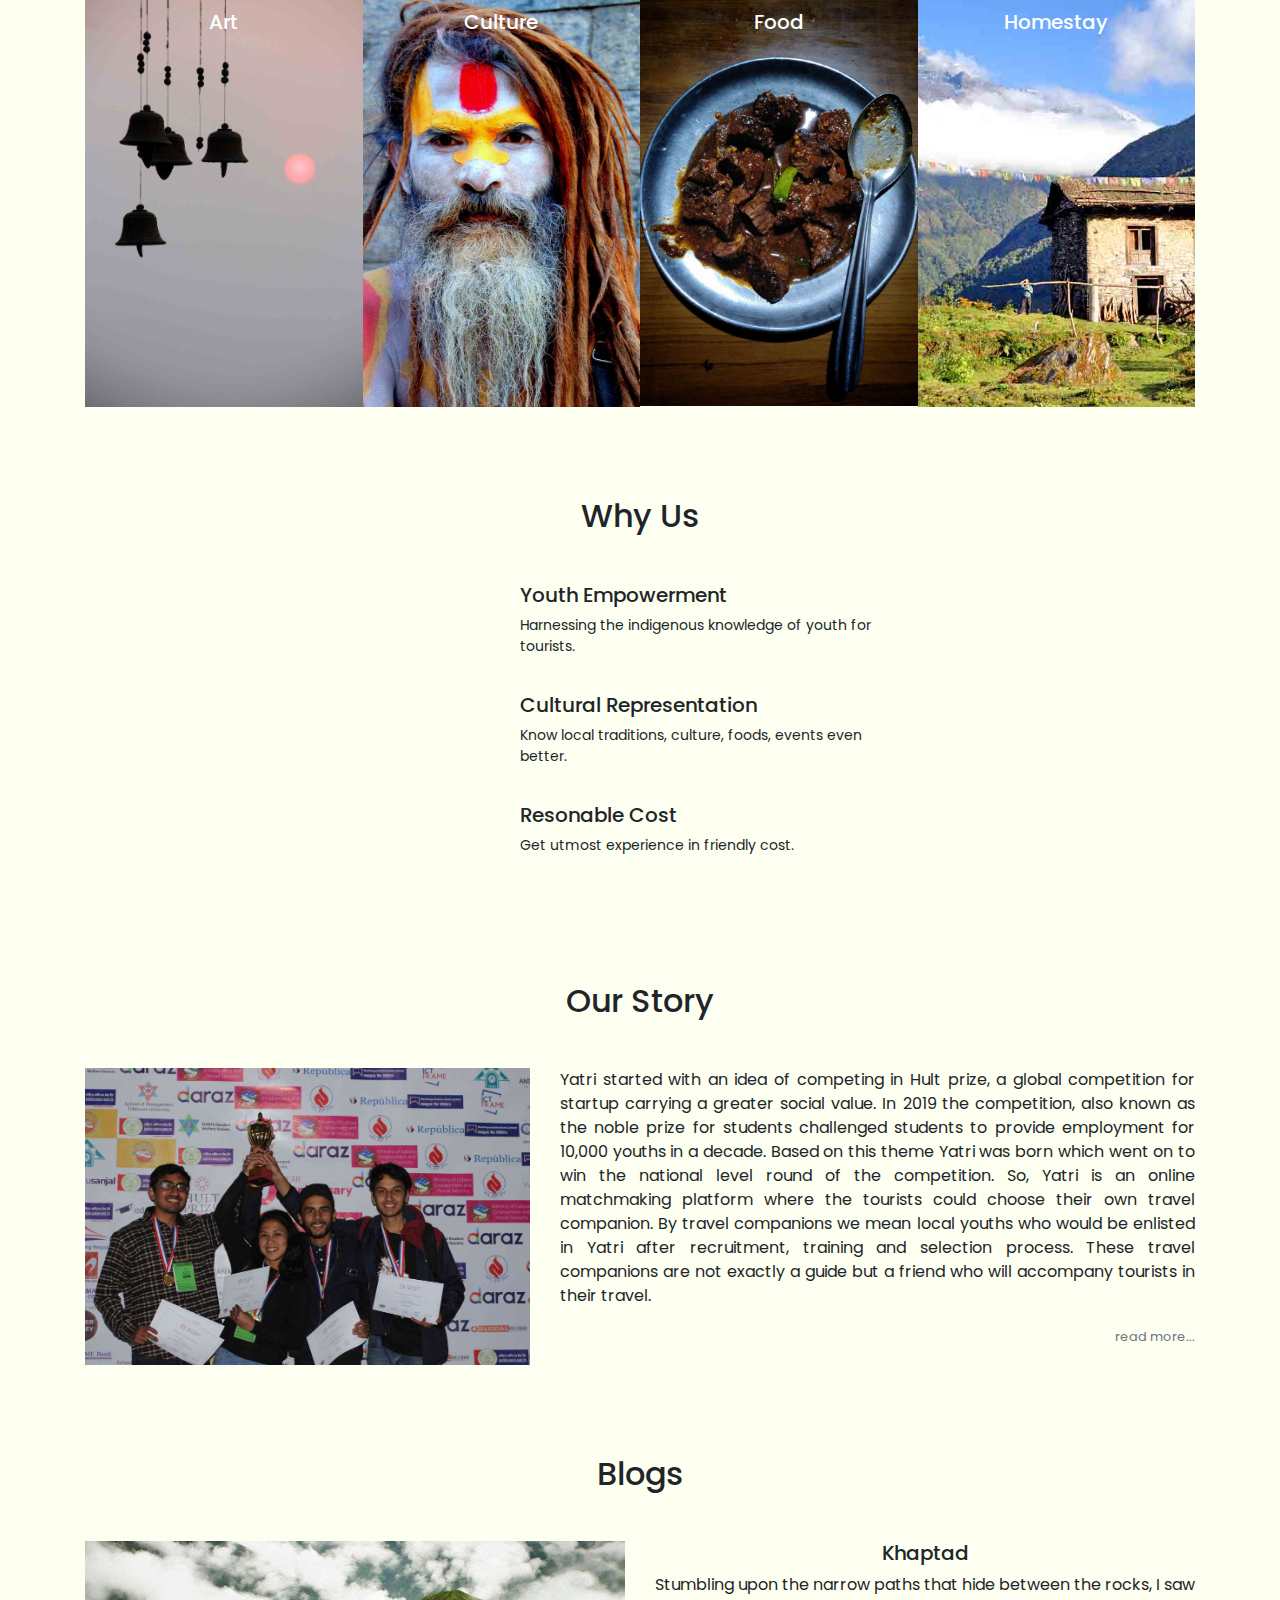
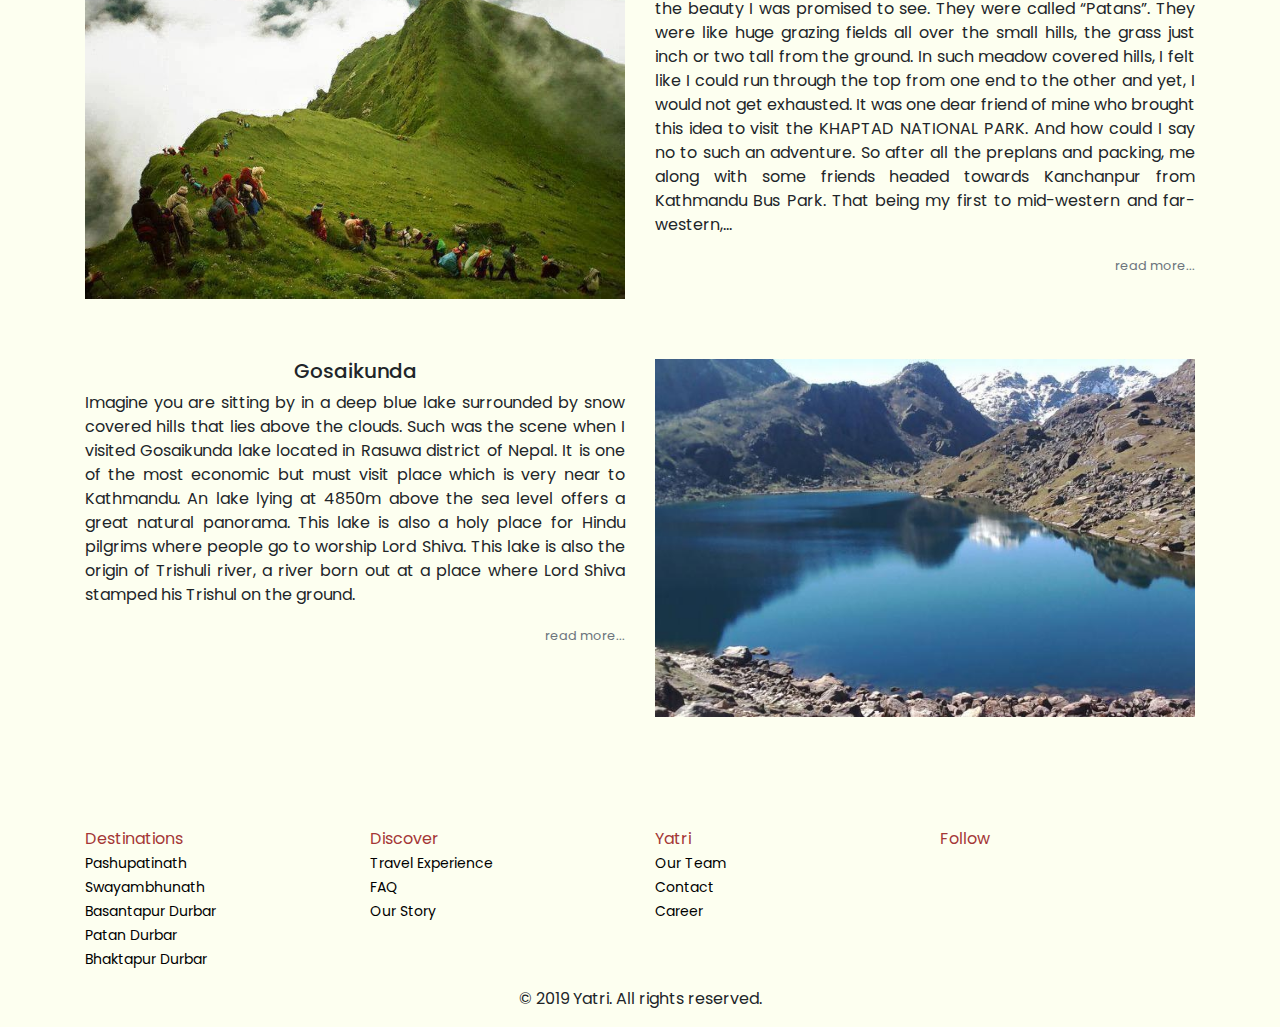
==== commit 29c307f4: "Update index.html" ====
--- a/index.html
+++ b/index.html
@@ -73,21 +73,21 @@
     <div class="carousel-inner">
 
       <div class="carousel-item active">
-        <img src="images/carousel/wm.jpg" class="d-block w-100" alt="Nepali Woman">
+        <img src="images/Carousel/wm.jpg" class="d-block w-100" alt="Nepali Woman">
         <div class="carousel-caption d-md-block">
           <h2>Know People</h2>
           <p>Know the realistic life</p>
         </div>
       </div>
       <div class="carousel-item">
-        <img src="images/carousel/np1.jpg" class="d-block w-100 " alt="Sherpa child">
+        <img src="images/Carousel/np1.jpg" class="d-block w-100 " alt="Sherpa child">
         <div class="carousel-caption d-md-block">
           <h2>Know Culture</h2>
           <p>Know the tradition and culture</p>
         </div>
       </div>
       <div class="carousel-item">
-        <img src="images/carousel/travel.jpg" class="d-block w-100" alt="Heritage ">
+        <img src="images/Carousel/travel.jpg" class="d-block w-100" alt="Heritage ">
         <div class="carousel-caption d-md-block">
           <h2>Explore</h2>
           <p>Be Local</p>
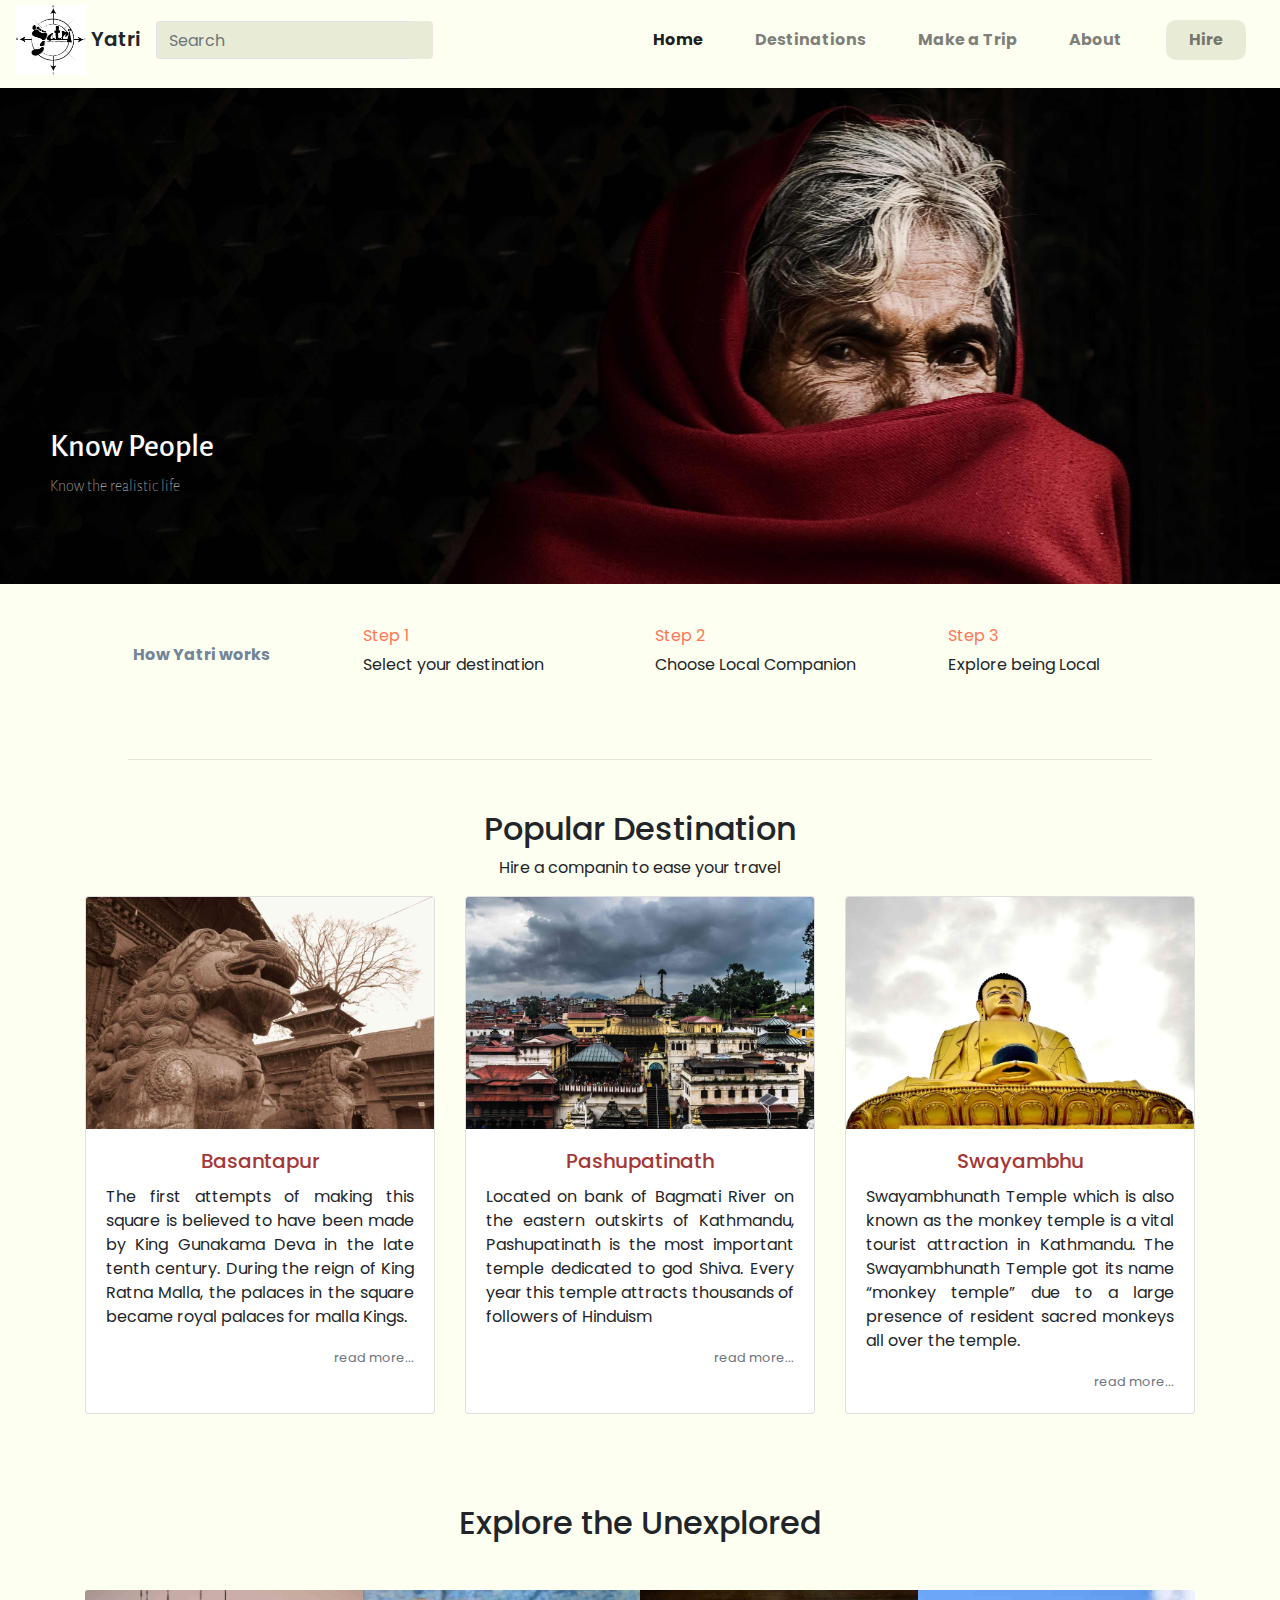
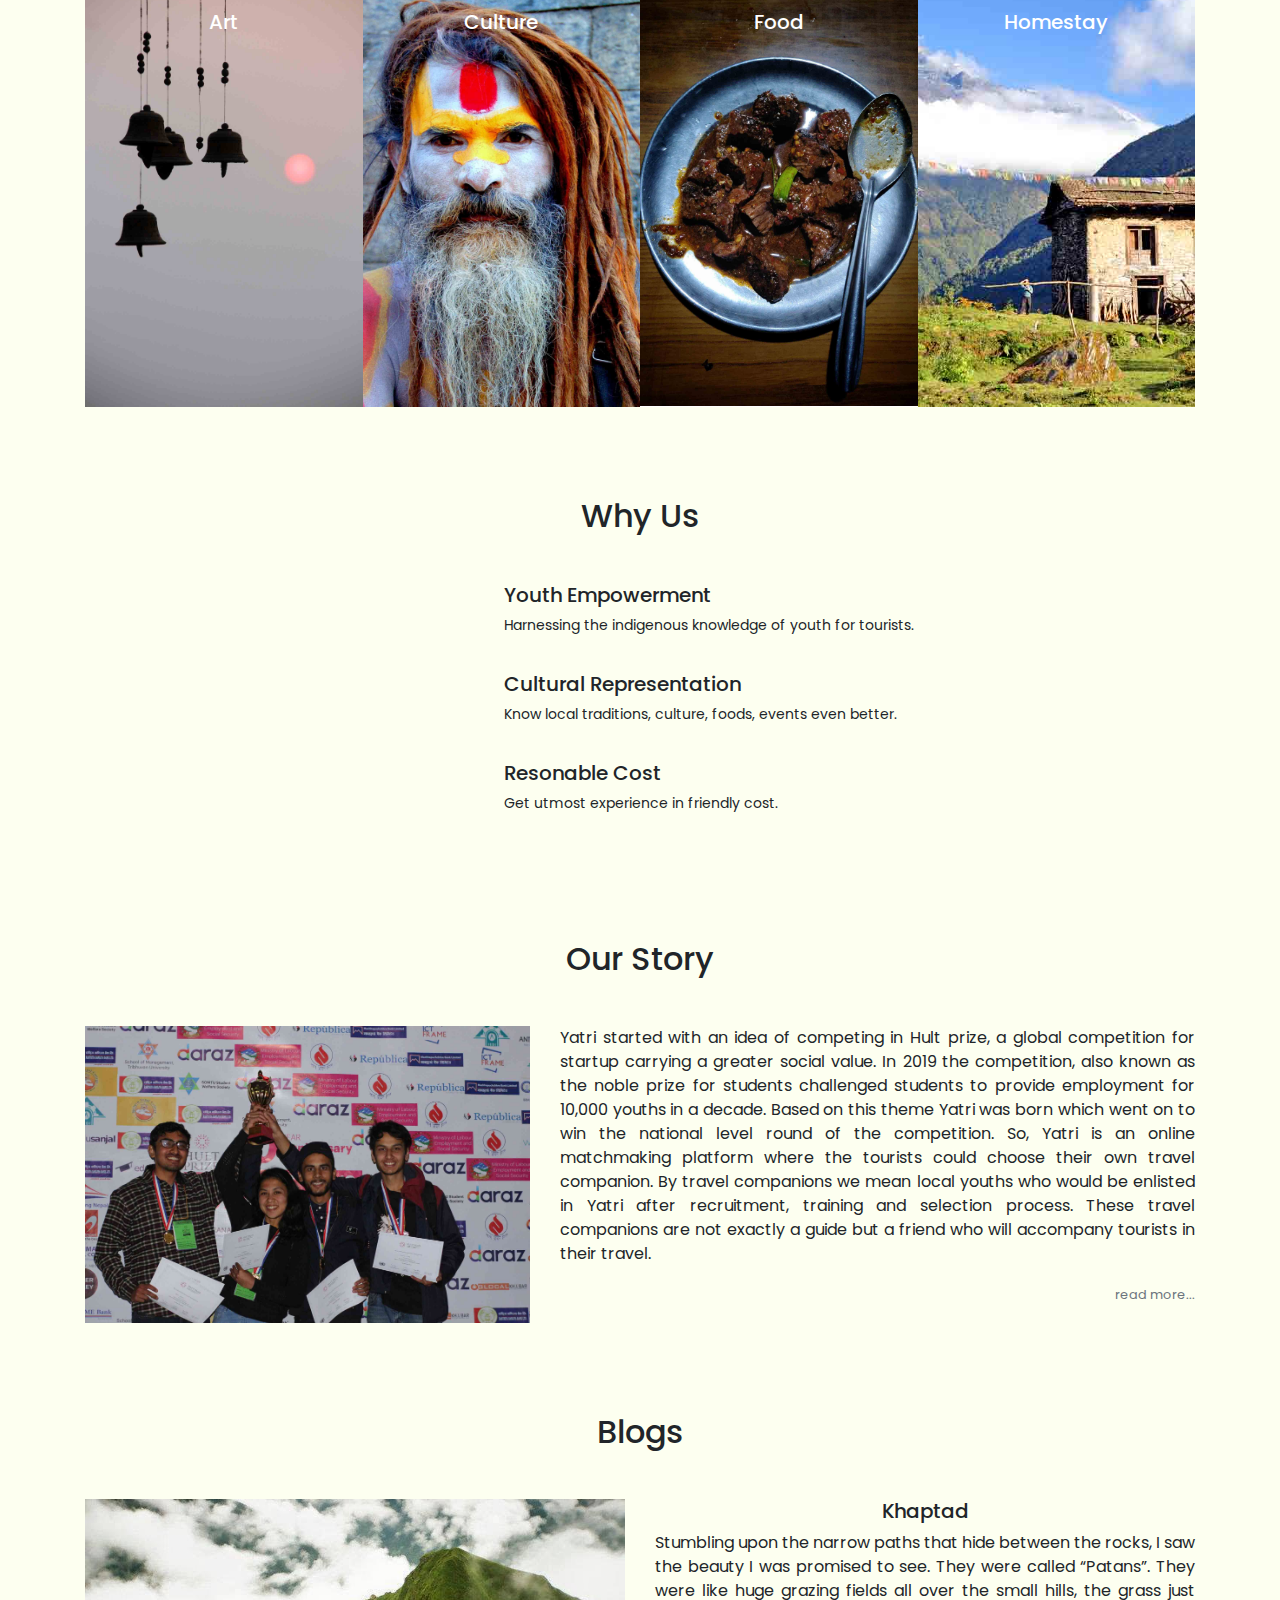
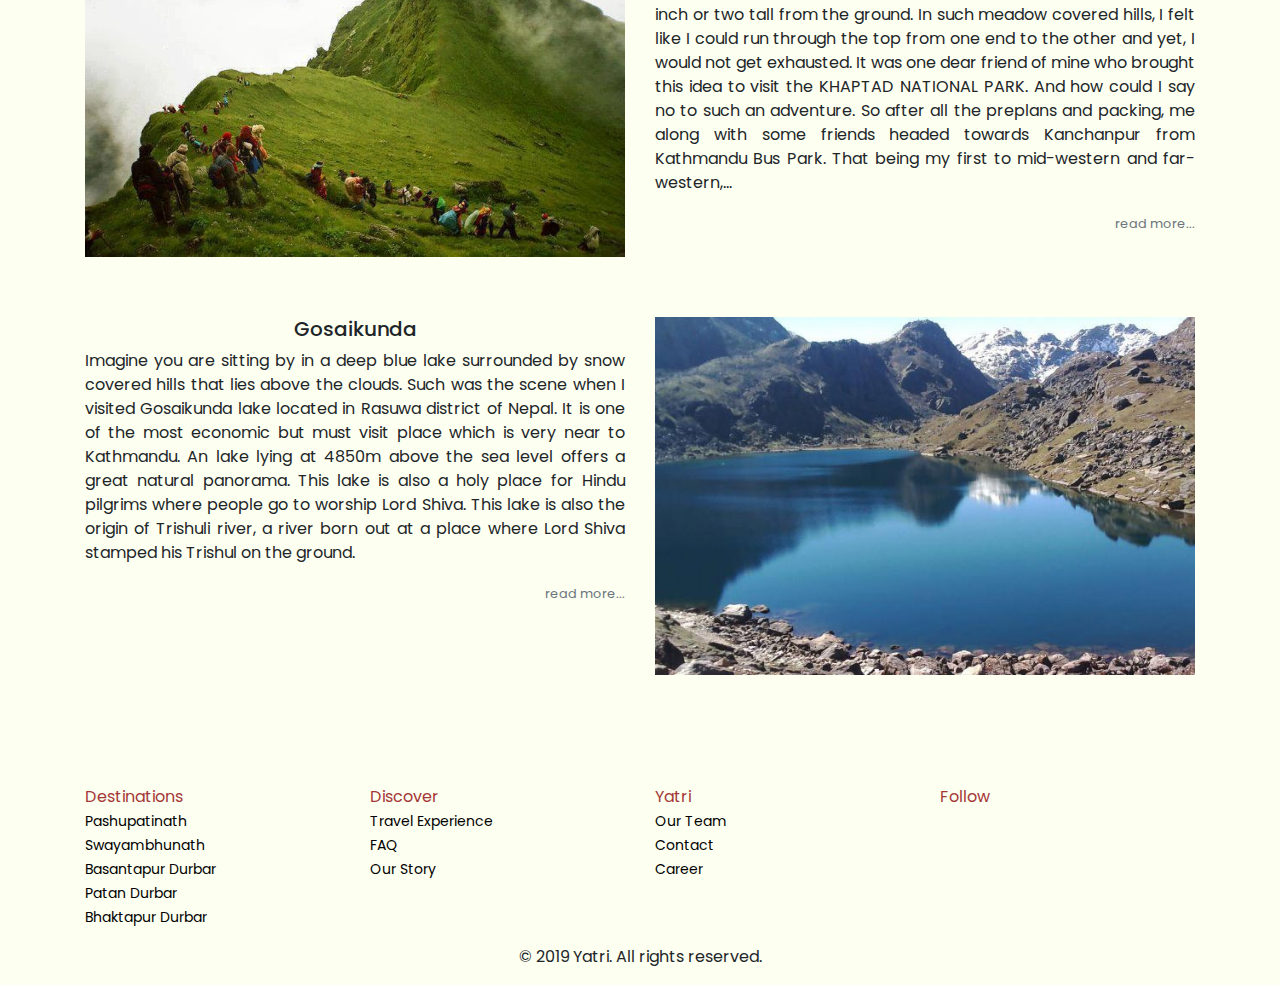
==== commit 699bb76b: "Add files via upload" ====
--- a/index.html
+++ b/index.html
@@ -54,7 +54,7 @@
           <a class="nav-link" href="destinations.html">Destinations</a>
         </li>
         <li class="nav-item">
-          <a class="nav-link" href="#">Blogs</a>
+          <a class="nav-link" href="maketrip.html">Make a Trip</a>
         </li>
         <li class="nav-item">
           <a class="nav-link" href="#">About</a>
--- a/css/style.css
+++ b/css/style.css
@@ -120,7 +120,7 @@
 }
 
 .container-small {
-  width: 40%;
+  width: 45%;
   align-items: center;
   margin: 0 auto;
 }
@@ -221,3 +221,9 @@
     width: 60%;
   }
 }
+
+@media(max-width : 1025px){
+  .info-guide{
+    display: inline-block;
+  }
+}
